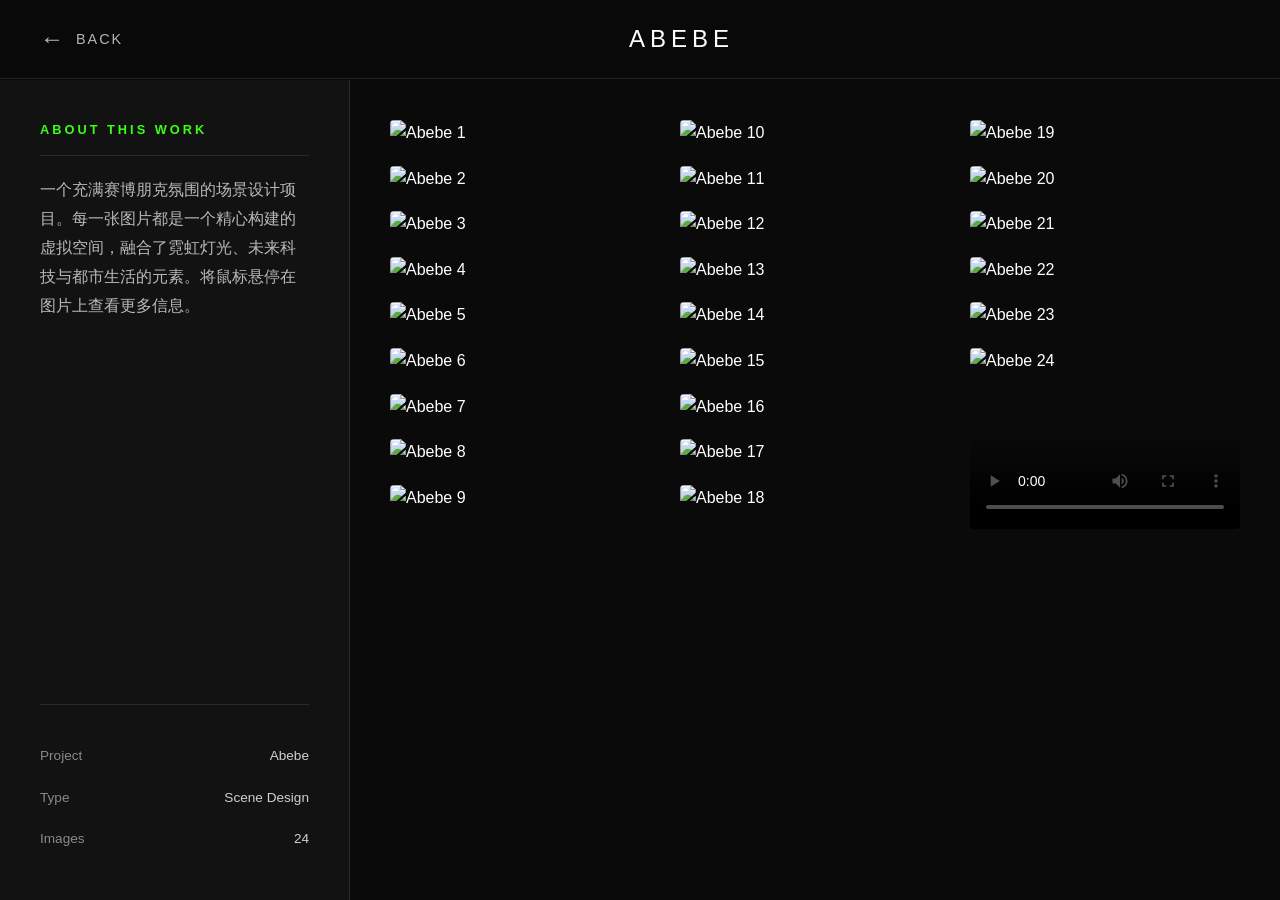
==== projects/abebe/index.html @ e89a1421 "Redesign portfolio with dark theme and dynamic effects Major design overhaul: - Black background wit" ====
<!DOCTYPE html>
<html lang="zh-CN">
<head>
    <meta charset="UTF-8">
    <meta name="viewport" content="width=device-width, initial-scale=1.0">
    <title>Abebe | Portfolio</title>
    <link rel="stylesheet" href="../../css/style.css">
</head>
<body>
    <!-- 水滴动画容器 -->
    <div class="ripple-container"></div>

    <!-- 顶部导航 -->
    <header class="project-header">
        <a href="../../index.html" class="back-link">
            <span>&larr;</span> Back
        </a>
        <h1 class="project-page-title">Abebe</h1>
        <div></div>
    </header>

    <!-- 主内容区 -->
    <div class="project-layout">
        <!-- 左侧固定侧边栏 -->
        <aside class="project-sidebar">
            <div class="sidebar-content">
                <h3 class="sidebar-title">About This Work</h3>
                <p class="sidebar-description">
                    一个充满赛博朋克氛围的场景设计项目。每一张图片都是一个精心构建的虚拟空间，融合了霓虹灯光、未来科技与都市生活的元素。将鼠标悬停在图片上查看更多信息。
                </p>
            </div>
            <div class="sidebar-meta">
                <div class="meta-item">
                    <span>Project</span>
                    <span>Abebe</span>
                </div>
                <div class="meta-item">
                    <span>Type</span>
                    <span>Scene Design</span>
                </div>
                <div class="meta-item">
                    <span>Images</span>
                    <span>24</span>
                </div>
            </div>
        </aside>

        <!-- 瀑布流图片区域 -->
        <main class="masonry-container">
            <div class="masonry-grid">
                <!-- 图片1-24 -->
                <div class="masonry-item" data-description="赛博朋克风格的室内场景，霓虹灯光映照在金属表面上。">
                    <img src="assets/images/Abebe (1).png" alt="Abebe 1">
                    <span class="item-number">#01</span>
                </div>
                <div class="masonry-item" data-description="充满科技感的走廊空间，光影交错营造出神秘氛围。">
                    <img src="assets/images/Abebe (2).png" alt="Abebe 2">
                    <span class="item-number">#02</span>
                </div>
                <div class="masonry-item" data-description="复古与未来交融的房间设计，细节丰富。">
                    <img src="assets/images/Abebe (3).png" alt="Abebe 3">
                    <span class="item-number">#03</span>
                </div>
                <div class="masonry-item" data-description="霓虹招牌与城市夜景的完美结合。">
                    <img src="assets/images/Abebe (4).png" alt="Abebe 4">
                    <span class="item-number">#04</span>
                </div>
                <div class="masonry-item" data-description="工业风格的场景设计，金属质感突出。">
                    <img src="assets/images/Abebe (5).png" alt="Abebe 5">
                    <span class="item-number">#05</span>
                </div>
                <div class="masonry-item" data-description="充满生活气息的赛博朋克居住空间。">
                    <img src="assets/images/Abebe (6).png" alt="Abebe 6">
                    <span class="item-number">#06</span>
                </div>
                <div class="masonry-item" data-description="高科技设备与怀旧元素的对比。">
                    <img src="assets/images/Abebe (7).png" alt="Abebe 7">
                    <span class="item-number">#07</span>
                </div>
                <div class="masonry-item" data-description="光线穿透烟雾，营造出电影般的视觉效果。">
                    <img src="assets/images/Abebe (8).png" alt="Abebe 8">
                    <span class="item-number">#08</span>
                </div>
                <div class="masonry-item" data-description="精心布置的场景道具，每一处都有故事。">
                    <img src="assets/images/Abebe (9).png" alt="Abebe 9">
                    <span class="item-number">#09</span>
                </div>
                <div class="masonry-item" data-description="色彩饱和的视觉冲击，赛博美学的极致表达。">
                    <img src="assets/images/Abebe (10).png" alt="Abebe 10">
                    <span class="item-number">#10</span>
                </div>
                <div class="masonry-item" data-description="层次丰富的空间构图，引导视线深入。">
                    <img src="assets/images/Abebe (11).png" alt="Abebe 11">
                    <span class="item-number">#11</span>
                </div>
                <div class="masonry-item" data-description="暗调场景中的亮点设计，戏剧性十足。">
                    <img src="assets/images/Abebe (12).png" alt="Abebe 12">
                    <span class="item-number">#12</span>
                </div>
                <div class="masonry-item" data-description="未来都市的一角，充满想象力的空间。">
                    <img src="assets/images/Abebe (13).png" alt="Abebe 13">
                    <span class="item-number">#13</span>
                </div>
                <div class="masonry-item" data-description="细腻的光影处理，展现材质质感。">
                    <img src="assets/images/Abebe (14).png" alt="Abebe 14">
                    <span class="item-number">#14</span>
                </div>
                <div class="masonry-item" data-description="独特的视角选择，创造视觉张力。">
                    <img src="assets/images/Abebe (15).png" alt="Abebe 15">
                    <span class="item-number">#15</span>
                </div>
                <div class="masonry-item" data-description="氛围感满分的夜间场景。">
                    <img src="assets/images/Abebe (16).png" alt="Abebe 16">
                    <span class="item-number">#16</span>
                </div>
                <div class="masonry-item" data-description="复杂的场景元素和谐共存。">
                    <img src="assets/images/Abebe (17).png" alt="Abebe 17">
                    <span class="item-number">#17</span>
                </div>
                <div class="masonry-item" data-description="强烈的色彩对比，视觉冲击力十足。">
                    <img src="assets/images/Abebe (18).png" alt="Abebe 18">
                    <span class="item-number">#18</span>
                </div>
                <div class="masonry-item" data-description="精致的场景细节，展现创作功力。">
                    <img src="assets/images/Abebe (19).png" alt="Abebe 19">
                    <span class="item-number">#19</span>
                </div>
                <div class="masonry-item" data-description="光与影的艺术，空间的诗意表达。">
                    <img src="assets/images/Abebe (20).png" alt="Abebe 20">
                    <span class="item-number">#20</span>
                </div>
                <div class="masonry-item" data-description="沉浸式的视觉体验，仿佛身临其境。">
                    <img src="assets/images/Abebe (21).png" alt="Abebe 21">
                    <span class="item-number">#21</span>
                </div>
                <div class="masonry-item" data-description="独特的构图方式，打破常规视角。">
                    <img src="assets/images/Abebe (22).png" alt="Abebe 22">
                    <span class="item-number">#22</span>
                </div>
                <div class="masonry-item" data-description="温暖与冷酷并存的空间情绪。">
                    <img src="assets/images/Abebe (23).png" alt="Abebe 23">
                    <span class="item-number">#23</span>
                </div>
                <div class="masonry-item" data-description="项目的收尾之作，完美的视觉句点。">
                    <img src="assets/images/Abebe (24).png" alt="Abebe 24">
                    <span class="item-number">#24</span>
                </div>
                <!-- 视频 -->
                <div class="masonry-item" data-description="Abebe 项目的动态展示视频，完整呈现场景的动态效果。">
                    <video controls poster="assets/images/Abebe (1).png">
                        <source src="assets/video/Abebe (vedio).mp4" type="video/mp4">
                    </video>
                    <span class="item-number">VIDEO</span>
                </div>
            </div>
        </main>
    </div>

    <!-- 滚动进度条 -->
    <div class="scroll-progress"></div>

    <script src="../../js/main.js"></script>
</body>
</html>
---- css/style.css ----
/* ===== 全局变量 ===== */
:root {
    --bg-color: #0a0a0a;
    --text-color: #ffffff;
    --accent-color: #39ff14;
    --accent-glow: rgba(57, 255, 20, 0.5);
    --card-bg: rgba(20, 20, 20, 0.95);
    --border-color: rgba(255, 255, 255, 0.1);
}

/* ===== 基础样式 ===== */
* {
    margin: 0;
    padding: 0;
    box-sizing: border-box;
}

html {
    scroll-behavior: smooth;
}

body {
    font-family: 'Helvetica Neue', Arial, sans-serif;
    background-color: var(--bg-color);
    color: var(--text-color);
    line-height: 1.6;
    overflow-x: hidden;
    cursor: default;
}

a {
    color: var(--text-color);
    text-decoration: none;
}

/* ===== 水滴点击动画容器 ===== */
.ripple-container {
    position: fixed;
    top: 0;
    left: 0;
    width: 100%;
    height: 100%;
    pointer-events: none;
    z-index: 0;
    overflow: hidden;
}

.ripple {
    position: absolute;
    border-radius: 50%;
    background: radial-gradient(circle, var(--accent-color) 0%, transparent 70%);
    transform: translate(-50%, -50%) scale(0);
    animation: rippleEffect 1.5s ease-out forwards;
    pointer-events: none;
}

@keyframes rippleEffect {
    0% {
        transform: translate(-50%, -50%) scale(0);
        opacity: 0.8;
    }
    50% {
        opacity: 0.4;
    }
    100% {
        transform: translate(-50%, -50%) scale(4);
        opacity: 0;
    }
}

/* 水滴扩散的波纹 */
.ripple::before,
.ripple::after {
    content: '';
    position: absolute;
    top: 50%;
    left: 50%;
    width: 100%;
    height: 100%;
    border-radius: 50%;
    border: 2px solid var(--accent-color);
    transform: translate(-50%, -50%);
    animation: rippleRing 1.5s ease-out forwards;
}

.ripple::after {
    animation-delay: 0.2s;
}

@keyframes rippleRing {
    0% {
        transform: translate(-50%, -50%) scale(0.5);
        opacity: 1;
    }
    100% {
        transform: translate(-50%, -50%) scale(3);
        opacity: 0;
    }
}

/* ===== 主页头部 ===== */
.site-header {
    padding: 80px 40px;
    text-align: center;
    position: relative;
    z-index: 1;
}

.site-title {
    font-size: 4rem;
    font-weight: 100;
    letter-spacing: 20px;
    text-transform: uppercase;
    margin-bottom: 20px;
    background: linear-gradient(90deg, #fff, var(--accent-color), #fff);
    background-size: 200% auto;
    -webkit-background-clip: text;
    -webkit-text-fill-color: transparent;
    background-clip: text;
    animation: shimmerText 3s linear infinite;
}

@keyframes shimmerText {
    0% { background-position: -200% center; }
    100% { background-position: 200% center; }
}

.site-subtitle {
    font-size: 1rem;
    letter-spacing: 5px;
    color: rgba(255, 255, 255, 0.5);
    text-transform: uppercase;
}

/* ===== 项目列表 ===== */
.projects-list {
    position: relative;
    z-index: 1;
    padding: 0;
}

/* ===== 项目横条卡片 ===== */
.project-strip {
    position: relative;
    height: 300px;
    overflow: hidden;
    cursor: pointer;
    transition: all 0.5s cubic-bezier(0.4, 0, 0.2, 1);
}

.project-strip:hover {
    height: 350px;
}

/* 背景图片 */
.project-strip .strip-bg {
    position: absolute;
    top: 0;
    left: 0;
    width: 100%;
    height: 100%;
    background-size: cover;
    background-position: center;
    transition: transform 0.8s cubic-bezier(0.4, 0, 0.2, 1), filter 0.5s ease;
    filter: brightness(0.7) saturate(0.8);
}

.project-strip:hover .strip-bg {
    transform: scale(1.1);
    filter: brightness(0.9) saturate(1);
}

/* 标题 */
.strip-title {
    position: absolute;
    top: 50%;
    transform: translateY(-50%);
    font-size: 3rem;
    font-weight: 700;
    letter-spacing: 5px;
    text-transform: uppercase;
    z-index: 2;
    transition: all 0.5s cubic-bezier(0.4, 0, 0.2, 1);
    text-shadow: 0 0 30px rgba(0, 0, 0, 0.8);
}

/* 奇数项目 - 标题在左 */
.project-strip:nth-child(odd) .strip-title {
    left: 60px;
}

/* 偶数项目 - 标题在右 */
.project-strip:nth-child(even) .strip-title {
    right: 60px;
    text-align: right;
}

/* ===== 悬浮信息块 - 斜切+波点边缘 ===== */
.strip-info {
    position: absolute;
    top: 0;
    width: 50%;
    height: 100%;
    background: var(--card-bg);
    padding: 40px 50px;
    display: flex;
    flex-direction: column;
    justify-content: center;
    z-index: 3;
    transition: transform 0.6s cubic-bezier(0.4, 0, 0.2, 1);
}

/* 奇数项目 - 信息块从右侧滑入 */
.project-strip:nth-child(odd) .strip-info {
    right: 0;
    transform: translateX(100%);
    clip-path: polygon(80px 0, 100% 0, 100% 100%, 0 100%);
}

.project-strip:nth-child(odd):hover .strip-info {
    transform: translateX(0);
}

/* 偶数项目 - 信息块从左侧滑入 */
.project-strip:nth-child(even) .strip-info {
    left: 0;
    transform: translateX(-100%);
    clip-path: polygon(0 0, calc(100% - 80px) 0, 100% 100%, 0 100%);
}

.project-strip:nth-child(even):hover .strip-info {
    transform: translateX(0);
}

/* 波点边缘装饰 */
.strip-info::before {
    content: '';
    position: absolute;
    top: 0;
    width: 80px;
    height: 100%;
    background-image: radial-gradient(circle, var(--card-bg) 3px, transparent 3px);
    background-size: 12px 12px;
    z-index: -1;
}

.project-strip:nth-child(odd) .strip-info::before {
    left: -40px;
}

.project-strip:nth-child(even) .strip-info::before {
    right: -40px;
}

/* 信息块内容 */
.strip-info h3 {
    font-size: 1.8rem;
    margin-bottom: 15px;
    color: var(--accent-color);
    letter-spacing: 3px;
    text-transform: uppercase;
}

.strip-info p {
    font-size: 1rem;
    line-height: 1.8;
    color: rgba(255, 255, 255, 0.8);
    margin-bottom: 25px;
}

.strip-info .view-btn {
    display: inline-flex;
    align-items: center;
    gap: 10px;
    padding: 12px 30px;
    background: transparent;
    border: 1px solid var(--accent-color);
    color: var(--accent-color);
    font-size: 0.9rem;
    letter-spacing: 2px;
    text-transform: uppercase;
    transition: all 0.3s ease;
    cursor: pointer;
}

.strip-info .view-btn:hover {
    background: var(--accent-color);
    color: var(--bg-color);
    box-shadow: 0 0 30px var(--accent-glow);
}

.strip-info .view-btn::after {
    content: '→';
    transition: transform 0.3s ease;
}

.strip-info .view-btn:hover::after {
    transform: translateX(5px);
}

/* ===== 页脚 ===== */
.site-footer {
    padding: 60px 40px;
    text-align: center;
    border-top: 1px solid var(--border-color);
    position: relative;
    z-index: 1;
}

.site-footer p {
    color: rgba(255, 255, 255, 0.4);
    font-size: 0.85rem;
    letter-spacing: 2px;
}

/* ==========================================
   项目详情页样式
   ========================================== */

/* 详情页头部 */
.project-header {
    position: fixed;
    top: 0;
    left: 0;
    width: 100%;
    padding: 20px 40px;
    background: rgba(10, 10, 10, 0.95);
    backdrop-filter: blur(10px);
    z-index: 100;
    display: flex;
    justify-content: space-between;
    align-items: center;
    border-bottom: 1px solid var(--border-color);
}

.back-link {
    display: flex;
    align-items: center;
    gap: 10px;
    color: rgba(255, 255, 255, 0.7);
    font-size: 0.9rem;
    letter-spacing: 2px;
    text-transform: uppercase;
    transition: color 0.3s ease;
}

.back-link:hover {
    color: var(--accent-color);
}

.back-link span {
    font-size: 1.5rem;
}

.project-page-title {
    font-size: 1.5rem;
    font-weight: 300;
    letter-spacing: 5px;
    text-transform: uppercase;
}

/* ===== 主内容区布局 ===== */
.project-layout {
    display: flex;
    min-height: 100vh;
    padding-top: 80px;
}

/* 左侧固定侧边栏 */
.project-sidebar {
    position: fixed;
    left: 0;
    top: 80px;
    width: 350px;
    height: calc(100vh - 80px);
    background: var(--card-bg);
    padding: 40px;
    border-right: 1px solid var(--border-color);
    display: flex;
    flex-direction: column;
    z-index: 50;
    overflow-y: auto;
}

.sidebar-content {
    flex: 1;
}

.sidebar-title {
    font-size: 0.8rem;
    letter-spacing: 3px;
    text-transform: uppercase;
    color: var(--accent-color);
    margin-bottom: 20px;
    padding-bottom: 15px;
    border-bottom: 1px solid var(--border-color);
}

.sidebar-description {
    font-size: 1rem;
    line-height: 1.8;
    color: rgba(255, 255, 255, 0.7);
    transition: all 0.5s ease;
}

.sidebar-description.active {
    color: rgba(255, 255, 255, 1);
}

.sidebar-meta {
    margin-top: auto;
    padding-top: 30px;
    border-top: 1px solid var(--border-color);
}

.meta-item {
    display: flex;
    justify-content: space-between;
    padding: 10px 0;
    font-size: 0.85rem;
    color: rgba(255, 255, 255, 0.5);
}

.meta-item span:last-child {
    color: rgba(255, 255, 255, 0.8);
}

/* ===== 瀑布流图片区域 ===== */
.masonry-container {
    flex: 1;
    margin-left: 350px;
    padding: 40px;
}

.masonry-grid {
    column-count: 3;
    column-gap: 20px;
}

.masonry-item {
    break-inside: avoid;
    margin-bottom: 20px;
    position: relative;
    overflow: hidden;
    border-radius: 4px;
    cursor: pointer;
    transition: transform 0.3s ease;
}

.masonry-item:hover {
    transform: scale(1.02);
    z-index: 10;
}

.masonry-item img,
.masonry-item video {
    width: 100%;
    display: block;
    transition: filter 0.3s ease;
}

.masonry-item:hover img,
.masonry-item:hover video {
    filter: brightness(1.1);
}

/* 图片悬停边框效果 */
.masonry-item::before {
    content: '';
    position: absolute;
    top: 0;
    left: 0;
    width: 100%;
    height: 100%;
    border: 2px solid transparent;
    transition: border-color 0.3s ease;
    pointer-events: none;
    z-index: 1;
}

.masonry-item:hover::before {
    border-color: var(--accent-color);
}

/* 图片序号标签 */
.masonry-item .item-number {
    position: absolute;
    bottom: 10px;
    right: 10px;
    background: rgba(0, 0, 0, 0.7);
    color: var(--accent-color);
    padding: 5px 12px;
    font-size: 0.75rem;
    letter-spacing: 1px;
    opacity: 0;
    transform: translateY(10px);
    transition: all 0.3s ease;
}

.masonry-item:hover .item-number {
    opacity: 1;
    transform: translateY(0);
}

/* 当前激活的图片 */
.masonry-item.active::after {
    content: '';
    position: absolute;
    top: 0;
    left: 0;
    width: 100%;
    height: 100%;
    background: rgba(57, 255, 20, 0.1);
    pointer-events: none;
}

/* ===== 灯箱 ===== */
.lightbox {
    position: fixed;
    top: 0;
    left: 0;
    width: 100%;
    height: 100%;
    background: rgba(0, 0, 0, 0.95);
    display: none;
    justify-content: center;
    align-items: center;
    z-index: 1000;
    cursor: zoom-out;
}

.lightbox.active {
    display: flex;
}

.lightbox img,
.lightbox video {
    max-width: 90%;
    max-height: 90%;
    object-fit: contain;
}

.lightbox-close {
    position: absolute;
    top: 30px;
    right: 40px;
    font-size: 2rem;
    color: #fff;
    cursor: pointer;
    transition: color 0.3s ease;
}

.lightbox-close:hover {
    color: var(--accent-color);
}

/* ===== 滚动进度条 ===== */
.scroll-progress {
    position: fixed;
    top: 0;
    left: 0;
    height: 2px;
    background: var(--accent-color);
    z-index: 9999;
    box-shadow: 0 0 10px var(--accent-glow);
}

/* ===== 响应式设计 ===== */
@media (max-width: 1200px) {
    .masonry-grid {
        column-count: 2;
    }

    .project-sidebar {
        width: 300px;
    }

    .masonry-container {
        margin-left: 300px;
    }
}

@media (max-width: 992px) {
    .strip-title {
        font-size: 2rem;
    }

    .strip-info {
        width: 60%;
    }

    .project-sidebar {
        position: relative;
        width: 100%;
        height: auto;
        top: 0;
    }

    .masonry-container {
        margin-left: 0;
    }

    .project-layout {
        flex-direction: column;
    }
}

@media (max-width: 768px) {
    .site-title {
        font-size: 2rem;
        letter-spacing: 10px;
    }

    .project-strip {
        height: 200px;
    }

    .project-strip:hover {
        height: 250px;
    }

    .strip-title {
        font-size: 1.5rem;
    }

    .project-strip:nth-child(odd) .strip-title,
    .project-strip:nth-child(even) .strip-title {
        left: 20px;
        right: auto;
        text-align: left;
    }

    .strip-info {
        width: 80%;
        padding: 20px 30px;
    }

    .masonry-grid {
        column-count: 1;
    }

    .project-header {
        padding: 15px 20px;
    }

    .project-page-title {
        font-size: 1rem;
    }
}

/* ===== 加载动画 ===== */
.page-loader {
    position: fixed;
    top: 0;
    left: 0;
    width: 100%;
    height: 100%;
    background: var(--bg-color);
    display: flex;
    justify-content: center;
    align-items: center;
    z-index: 9999;
    transition: opacity 0.5s ease, visibility 0.5s ease;
}

.page-loader.hidden {
    opacity: 0;
    visibility: hidden;
}

.loader-ring {
    width: 60px;
    height: 60px;
    border: 2px solid transparent;
    border-top-color: var(--accent-color);
    border-radius: 50%;
    animation: spin 1s linear infinite;
}

@keyframes spin {
    to { transform: rotate(360deg); }
}

/* ===== 入场动画 ===== */
.fade-in {
    opacity: 0;
    transform: translateY(30px);
    animation: fadeInUp 0.8s ease forwards;
}

@keyframes fadeInUp {
    to {
        opacity: 1;
        transform: translateY(0);
    }
}

.project-strip {
    opacity: 0;
    animation: fadeInUp 0.8s ease forwards;
}

.project-strip:nth-child(1) { animation-delay: 0.1s; }
.project-strip:nth-child(2) { animation-delay: 0.2s; }
.project-strip:nth-child(3) { animation-delay: 0.3s; }
.project-strip:nth-child(4) { animation-delay: 0.4s; }
.project-strip:nth-child(5) { animation-delay: 0.5s; }
.project-strip:nth-child(6) { animation-delay: 0.6s; }
.project-strip:nth-child(7) { animation-delay: 0.7s; }
.project-strip:nth-child(8) { animation-delay: 0.8s; }
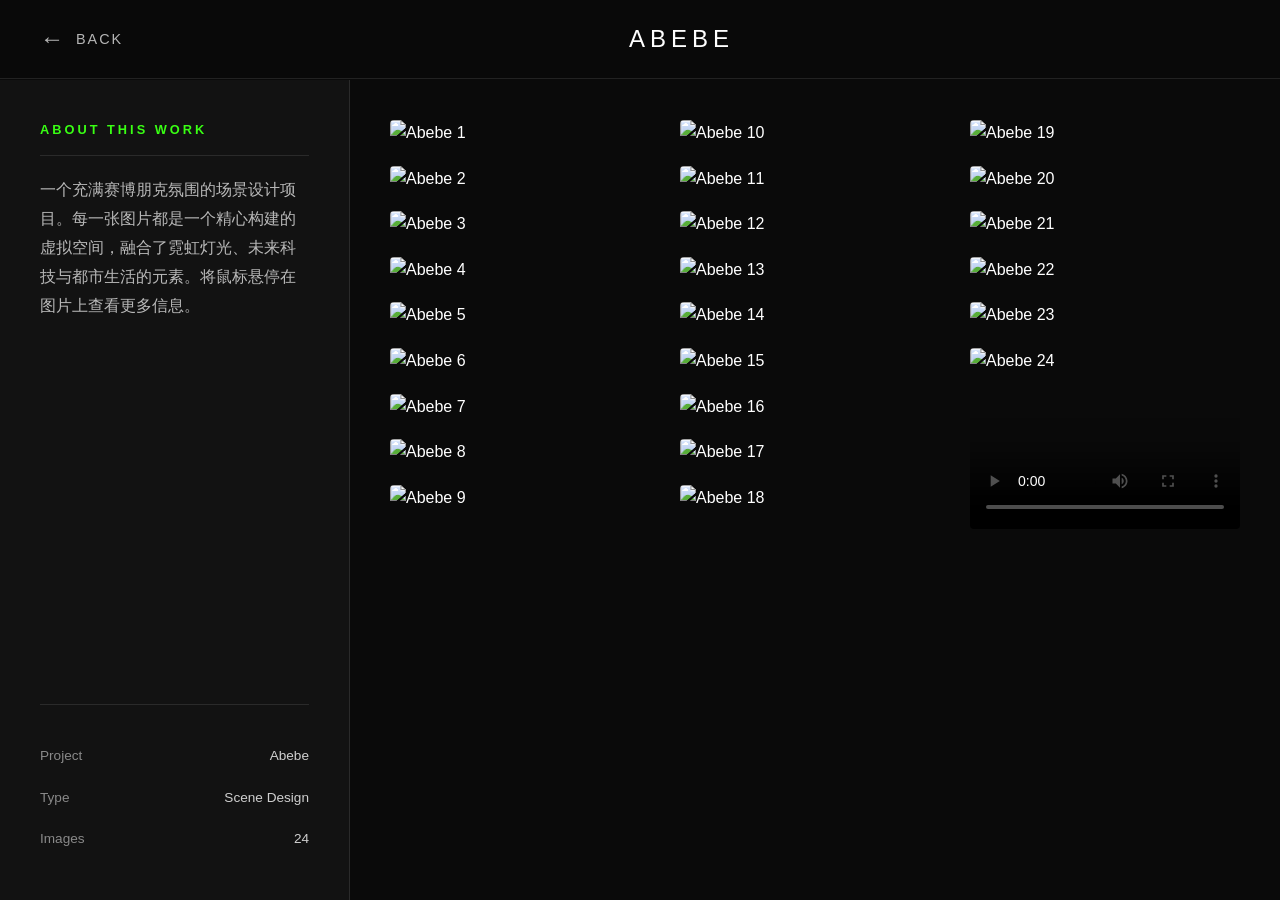
==== commit 122b6012: "Fix image paths - encode spaces as %20 in URLs File names with spaces need URL encoding for proper l" ====
--- a/projects/abebe/index.html
+++ b/projects/abebe/index.html
@@ -50,105 +50,105 @@
             <div class="masonry-grid">
                 <!-- 图片1-24 -->
                 <div class="masonry-item" data-description="赛博朋克风格的室内场景，霓虹灯光映照在金属表面上。">
-                    <img src="assets/images/Abebe (1).png" alt="Abebe 1">
+                    <img src="assets/images/Abebe%20(1).png" alt="Abebe 1">
                     <span class="item-number">#01</span>
                 </div>
                 <div class="masonry-item" data-description="充满科技感的走廊空间，光影交错营造出神秘氛围。">
-                    <img src="assets/images/Abebe (2).png" alt="Abebe 2">
+                    <img src="assets/images/Abebe%20(2).png" alt="Abebe 2">
                     <span class="item-number">#02</span>
                 </div>
                 <div class="masonry-item" data-description="复古与未来交融的房间设计，细节丰富。">
-                    <img src="assets/images/Abebe (3).png" alt="Abebe 3">
+                    <img src="assets/images/Abebe%20(3).png" alt="Abebe 3">
                     <span class="item-number">#03</span>
                 </div>
                 <div class="masonry-item" data-description="霓虹招牌与城市夜景的完美结合。">
-                    <img src="assets/images/Abebe (4).png" alt="Abebe 4">
+                    <img src="assets/images/Abebe%20(4).png" alt="Abebe 4">
                     <span class="item-number">#04</span>
                 </div>
                 <div class="masonry-item" data-description="工业风格的场景设计，金属质感突出。">
-                    <img src="assets/images/Abebe (5).png" alt="Abebe 5">
+                    <img src="assets/images/Abebe%20(5).png" alt="Abebe 5">
                     <span class="item-number">#05</span>
                 </div>
                 <div class="masonry-item" data-description="充满生活气息的赛博朋克居住空间。">
-                    <img src="assets/images/Abebe (6).png" alt="Abebe 6">
+                    <img src="assets/images/Abebe%20(6).png" alt="Abebe 6">
                     <span class="item-number">#06</span>
                 </div>
                 <div class="masonry-item" data-description="高科技设备与怀旧元素的对比。">
-                    <img src="assets/images/Abebe (7).png" alt="Abebe 7">
+                    <img src="assets/images/Abebe%20(7).png" alt="Abebe 7">
                     <span class="item-number">#07</span>
                 </div>
                 <div class="masonry-item" data-description="光线穿透烟雾，营造出电影般的视觉效果。">
-                    <img src="assets/images/Abebe (8).png" alt="Abebe 8">
+                    <img src="assets/images/Abebe%20(8).png" alt="Abebe 8">
                     <span class="item-number">#08</span>
                 </div>
                 <div class="masonry-item" data-description="精心布置的场景道具，每一处都有故事。">
-                    <img src="assets/images/Abebe (9).png" alt="Abebe 9">
+                    <img src="assets/images/Abebe%20(9).png" alt="Abebe 9">
                     <span class="item-number">#09</span>
                 </div>
                 <div class="masonry-item" data-description="色彩饱和的视觉冲击，赛博美学的极致表达。">
-                    <img src="assets/images/Abebe (10).png" alt="Abebe 10">
+                    <img src="assets/images/Abebe%20(10).png" alt="Abebe 10">
                     <span class="item-number">#10</span>
                 </div>
                 <div class="masonry-item" data-description="层次丰富的空间构图，引导视线深入。">
-                    <img src="assets/images/Abebe (11).png" alt="Abebe 11">
+                    <img src="assets/images/Abebe%20(11).png" alt="Abebe 11">
                     <span class="item-number">#11</span>
                 </div>
                 <div class="masonry-item" data-description="暗调场景中的亮点设计，戏剧性十足。">
-                    <img src="assets/images/Abebe (12).png" alt="Abebe 12">
+                    <img src="assets/images/Abebe%20(12).png" alt="Abebe 12">
                     <span class="item-number">#12</span>
                 </div>
                 <div class="masonry-item" data-description="未来都市的一角，充满想象力的空间。">
-                    <img src="assets/images/Abebe (13).png" alt="Abebe 13">
+                    <img src="assets/images/Abebe%20(13).png" alt="Abebe 13">
                     <span class="item-number">#13</span>
                 </div>
                 <div class="masonry-item" data-description="细腻的光影处理，展现材质质感。">
-                    <img src="assets/images/Abebe (14).png" alt="Abebe 14">
+                    <img src="assets/images/Abebe%20(14).png" alt="Abebe 14">
                     <span class="item-number">#14</span>
                 </div>
                 <div class="masonry-item" data-description="独特的视角选择，创造视觉张力。">
-                    <img src="assets/images/Abebe (15).png" alt="Abebe 15">
+                    <img src="assets/images/Abebe%20(15).png" alt="Abebe 15">
                     <span class="item-number">#15</span>
                 </div>
                 <div class="masonry-item" data-description="氛围感满分的夜间场景。">
-                    <img src="assets/images/Abebe (16).png" alt="Abebe 16">
+                    <img src="assets/images/Abebe%20(16).png" alt="Abebe 16">
                     <span class="item-number">#16</span>
                 </div>
                 <div class="masonry-item" data-description="复杂的场景元素和谐共存。">
-                    <img src="assets/images/Abebe (17).png" alt="Abebe 17">
+                    <img src="assets/images/Abebe%20(17).png" alt="Abebe 17">
                     <span class="item-number">#17</span>
                 </div>
                 <div class="masonry-item" data-description="强烈的色彩对比，视觉冲击力十足。">
-                    <img src="assets/images/Abebe (18).png" alt="Abebe 18">
+                    <img src="assets/images/Abebe%20(18).png" alt="Abebe 18">
                     <span class="item-number">#18</span>
                 </div>
                 <div class="masonry-item" data-description="精致的场景细节，展现创作功力。">
-                    <img src="assets/images/Abebe (19).png" alt="Abebe 19">
+                    <img src="assets/images/Abebe%20(19).png" alt="Abebe 19">
                     <span class="item-number">#19</span>
                 </div>
                 <div class="masonry-item" data-description="光与影的艺术，空间的诗意表达。">
-                    <img src="assets/images/Abebe (20).png" alt="Abebe 20">
+                    <img src="assets/images/Abebe%20(20).png" alt="Abebe 20">
                     <span class="item-number">#20</span>
                 </div>
                 <div class="masonry-item" data-description="沉浸式的视觉体验，仿佛身临其境。">
-                    <img src="assets/images/Abebe (21).png" alt="Abebe 21">
+                    <img src="assets/images/Abebe%20(21).png" alt="Abebe 21">
                     <span class="item-number">#21</span>
                 </div>
                 <div class="masonry-item" data-description="独特的构图方式，打破常规视角。">
-                    <img src="assets/images/Abebe (22).png" alt="Abebe 22">
+                    <img src="assets/images/Abebe%20(22).png" alt="Abebe 22">
                     <span class="item-number">#22</span>
                 </div>
                 <div class="masonry-item" data-description="温暖与冷酷并存的空间情绪。">
-                    <img src="assets/images/Abebe (23).png" alt="Abebe 23">
+                    <img src="assets/images/Abebe%20(23).png" alt="Abebe 23">
                     <span class="item-number">#23</span>
                 </div>
                 <div class="masonry-item" data-description="项目的收尾之作，完美的视觉句点。">
-                    <img src="assets/images/Abebe (24).png" alt="Abebe 24">
+                    <img src="assets/images/Abebe%20(24).png" alt="Abebe 24">
                     <span class="item-number">#24</span>
                 </div>
                 <!-- 视频 -->
                 <div class="masonry-item" data-description="Abebe 项目的动态展示视频，完整呈现场景的动态效果。">
-                    <video controls poster="assets/images/Abebe (1).png">
-                        <source src="assets/video/Abebe (vedio).mp4" type="video/mp4">
+                    <video controls poster="assets/images/Abebe%20(1).png">
+                        <source src="assets/video/Abebe%20(vedio).mp4" type="video/mp4">
                     </video>
                     <span class="item-number">VIDEO</span>
                 </div>
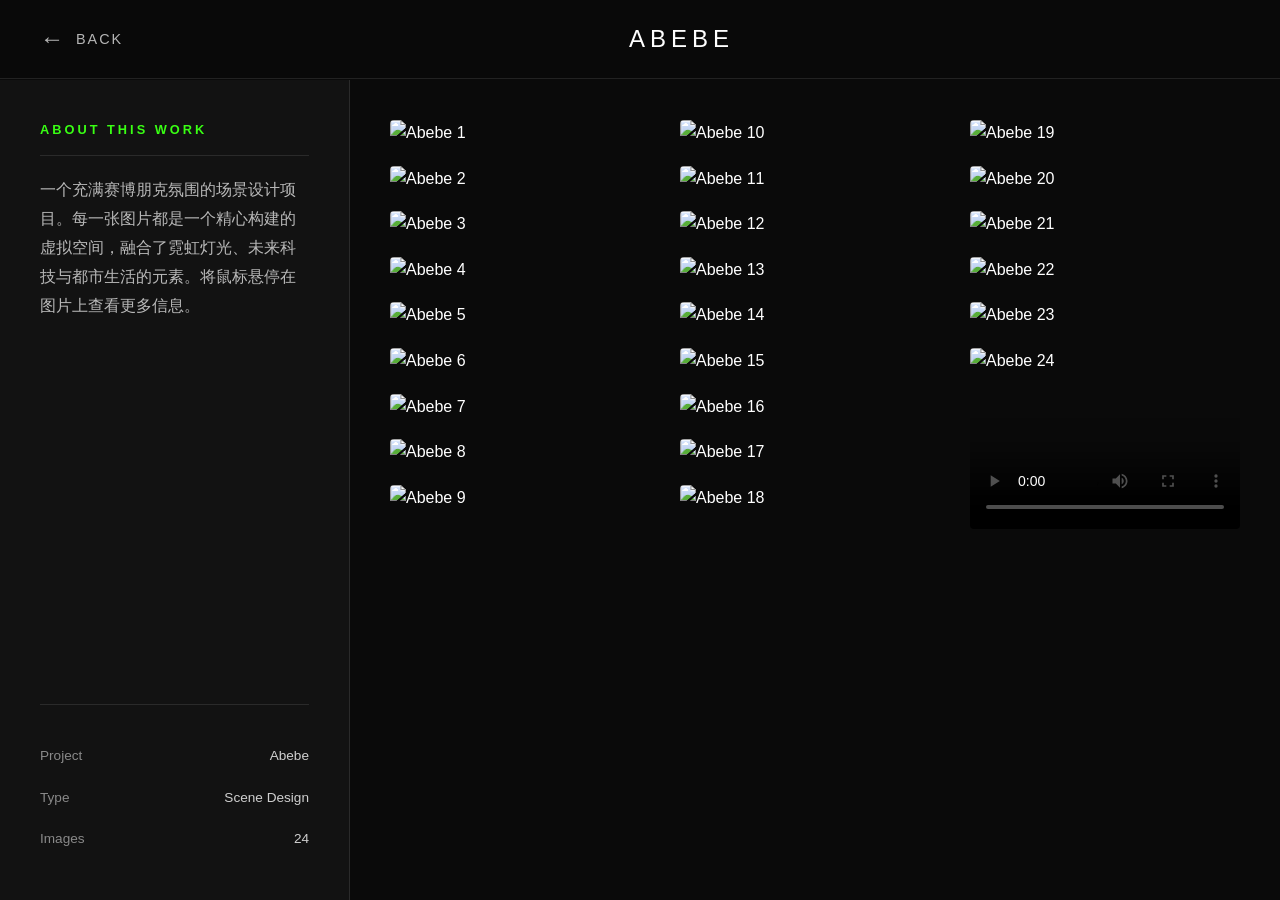
==== commit e38ddb2a: "Update image paths to new naming format (no spaces) Changed file naming convention: - Abebe (1).png " ====
--- a/projects/abebe/index.html
+++ b/projects/abebe/index.html
@@ -50,105 +50,105 @@
             <div class="masonry-grid">
                 <!-- 图片1-24 -->
                 <div class="masonry-item" data-description="赛博朋克风格的室内场景，霓虹灯光映照在金属表面上。">
-                    <img src="assets/images/Abebe%20(1).png" alt="Abebe 1">
+                    <img src="assets/images/Abebe1.png" alt="Abebe 1">
                     <span class="item-number">#01</span>
                 </div>
                 <div class="masonry-item" data-description="充满科技感的走廊空间，光影交错营造出神秘氛围。">
-                    <img src="assets/images/Abebe%20(2).png" alt="Abebe 2">
+                    <img src="assets/images/Abebe2.png" alt="Abebe 2">
                     <span class="item-number">#02</span>
                 </div>
                 <div class="masonry-item" data-description="复古与未来交融的房间设计，细节丰富。">
-                    <img src="assets/images/Abebe%20(3).png" alt="Abebe 3">
+                    <img src="assets/images/Abebe3.png" alt="Abebe 3">
                     <span class="item-number">#03</span>
                 </div>
                 <div class="masonry-item" data-description="霓虹招牌与城市夜景的完美结合。">
-                    <img src="assets/images/Abebe%20(4).png" alt="Abebe 4">
+                    <img src="assets/images/Abebe4.png" alt="Abebe 4">
                     <span class="item-number">#04</span>
                 </div>
                 <div class="masonry-item" data-description="工业风格的场景设计，金属质感突出。">
-                    <img src="assets/images/Abebe%20(5).png" alt="Abebe 5">
+                    <img src="assets/images/Abebe5.png" alt="Abebe 5">
                     <span class="item-number">#05</span>
                 </div>
                 <div class="masonry-item" data-description="充满生活气息的赛博朋克居住空间。">
-                    <img src="assets/images/Abebe%20(6).png" alt="Abebe 6">
+                    <img src="assets/images/Abebe6.png" alt="Abebe 6">
                     <span class="item-number">#06</span>
                 </div>
                 <div class="masonry-item" data-description="高科技设备与怀旧元素的对比。">
-                    <img src="assets/images/Abebe%20(7).png" alt="Abebe 7">
+                    <img src="assets/images/Abebe7.png" alt="Abebe 7">
                     <span class="item-number">#07</span>
                 </div>
                 <div class="masonry-item" data-description="光线穿透烟雾，营造出电影般的视觉效果。">
-                    <img src="assets/images/Abebe%20(8).png" alt="Abebe 8">
+                    <img src="assets/images/Abebe8.png" alt="Abebe 8">
                     <span class="item-number">#08</span>
                 </div>
                 <div class="masonry-item" data-description="精心布置的场景道具，每一处都有故事。">
-                    <img src="assets/images/Abebe%20(9).png" alt="Abebe 9">
+                    <img src="assets/images/Abebe9.png" alt="Abebe 9">
                     <span class="item-number">#09</span>
                 </div>
                 <div class="masonry-item" data-description="色彩饱和的视觉冲击，赛博美学的极致表达。">
-                    <img src="assets/images/Abebe%20(10).png" alt="Abebe 10">
+                    <img src="assets/images/Abebe10.png" alt="Abebe 10">
                     <span class="item-number">#10</span>
                 </div>
                 <div class="masonry-item" data-description="层次丰富的空间构图，引导视线深入。">
-                    <img src="assets/images/Abebe%20(11).png" alt="Abebe 11">
+                    <img src="assets/images/Abebe11.png" alt="Abebe 11">
                     <span class="item-number">#11</span>
                 </div>
                 <div class="masonry-item" data-description="暗调场景中的亮点设计，戏剧性十足。">
-                    <img src="assets/images/Abebe%20(12).png" alt="Abebe 12">
+                    <img src="assets/images/Abebe12.png" alt="Abebe 12">
                     <span class="item-number">#12</span>
                 </div>
                 <div class="masonry-item" data-description="未来都市的一角，充满想象力的空间。">
-                    <img src="assets/images/Abebe%20(13).png" alt="Abebe 13">
+                    <img src="assets/images/Abebe13.png" alt="Abebe 13">
                     <span class="item-number">#13</span>
                 </div>
                 <div class="masonry-item" data-description="细腻的光影处理，展现材质质感。">
-                    <img src="assets/images/Abebe%20(14).png" alt="Abebe 14">
+                    <img src="assets/images/Abebe14.png" alt="Abebe 14">
                     <span class="item-number">#14</span>
                 </div>
                 <div class="masonry-item" data-description="独特的视角选择，创造视觉张力。">
-                    <img src="assets/images/Abebe%20(15).png" alt="Abebe 15">
+                    <img src="assets/images/Abebe15.png" alt="Abebe 15">
                     <span class="item-number">#15</span>
                 </div>
                 <div class="masonry-item" data-description="氛围感满分的夜间场景。">
-                    <img src="assets/images/Abebe%20(16).png" alt="Abebe 16">
+                    <img src="assets/images/Abebe16.png" alt="Abebe 16">
                     <span class="item-number">#16</span>
                 </div>
                 <div class="masonry-item" data-description="复杂的场景元素和谐共存。">
-                    <img src="assets/images/Abebe%20(17).png" alt="Abebe 17">
+                    <img src="assets/images/Abebe17.png" alt="Abebe 17">
                     <span class="item-number">#17</span>
                 </div>
                 <div class="masonry-item" data-description="强烈的色彩对比，视觉冲击力十足。">
-                    <img src="assets/images/Abebe%20(18).png" alt="Abebe 18">
+                    <img src="assets/images/Abebe18.png" alt="Abebe 18">
                     <span class="item-number">#18</span>
                 </div>
                 <div class="masonry-item" data-description="精致的场景细节，展现创作功力。">
-                    <img src="assets/images/Abebe%20(19).png" alt="Abebe 19">
+                    <img src="assets/images/Abebe19.png" alt="Abebe 19">
                     <span class="item-number">#19</span>
                 </div>
                 <div class="masonry-item" data-description="光与影的艺术，空间的诗意表达。">
-                    <img src="assets/images/Abebe%20(20).png" alt="Abebe 20">
+                    <img src="assets/images/Abebe20.png" alt="Abebe 20">
                     <span class="item-number">#20</span>
                 </div>
                 <div class="masonry-item" data-description="沉浸式的视觉体验，仿佛身临其境。">
-                    <img src="assets/images/Abebe%20(21).png" alt="Abebe 21">
+                    <img src="assets/images/Abebe21.png" alt="Abebe 21">
                     <span class="item-number">#21</span>
                 </div>
                 <div class="masonry-item" data-description="独特的构图方式，打破常规视角。">
-                    <img src="assets/images/Abebe%20(22).png" alt="Abebe 22">
+                    <img src="assets/images/Abebe22.png" alt="Abebe 22">
                     <span class="item-number">#22</span>
                 </div>
                 <div class="masonry-item" data-description="温暖与冷酷并存的空间情绪。">
-                    <img src="assets/images/Abebe%20(23).png" alt="Abebe 23">
+                    <img src="assets/images/Abebe23.png" alt="Abebe 23">
                     <span class="item-number">#23</span>
                 </div>
                 <div class="masonry-item" data-description="项目的收尾之作，完美的视觉句点。">
-                    <img src="assets/images/Abebe%20(24).png" alt="Abebe 24">
+                    <img src="assets/images/Abebe24.png" alt="Abebe 24">
                     <span class="item-number">#24</span>
                 </div>
                 <!-- 视频 -->
                 <div class="masonry-item" data-description="Abebe 项目的动态展示视频，完整呈现场景的动态效果。">
-                    <video controls poster="assets/images/Abebe%20(1).png">
-                        <source src="assets/video/Abebe%20(vedio).mp4" type="video/mp4">
+                    <video controls poster="assets/images/Abebe1.png">
+                        <source src="assets/video/Abebe_Vedio_01.mp4" type="video/mp4">
                     </video>
                     <span class="item-number">VIDEO</span>
                 </div>
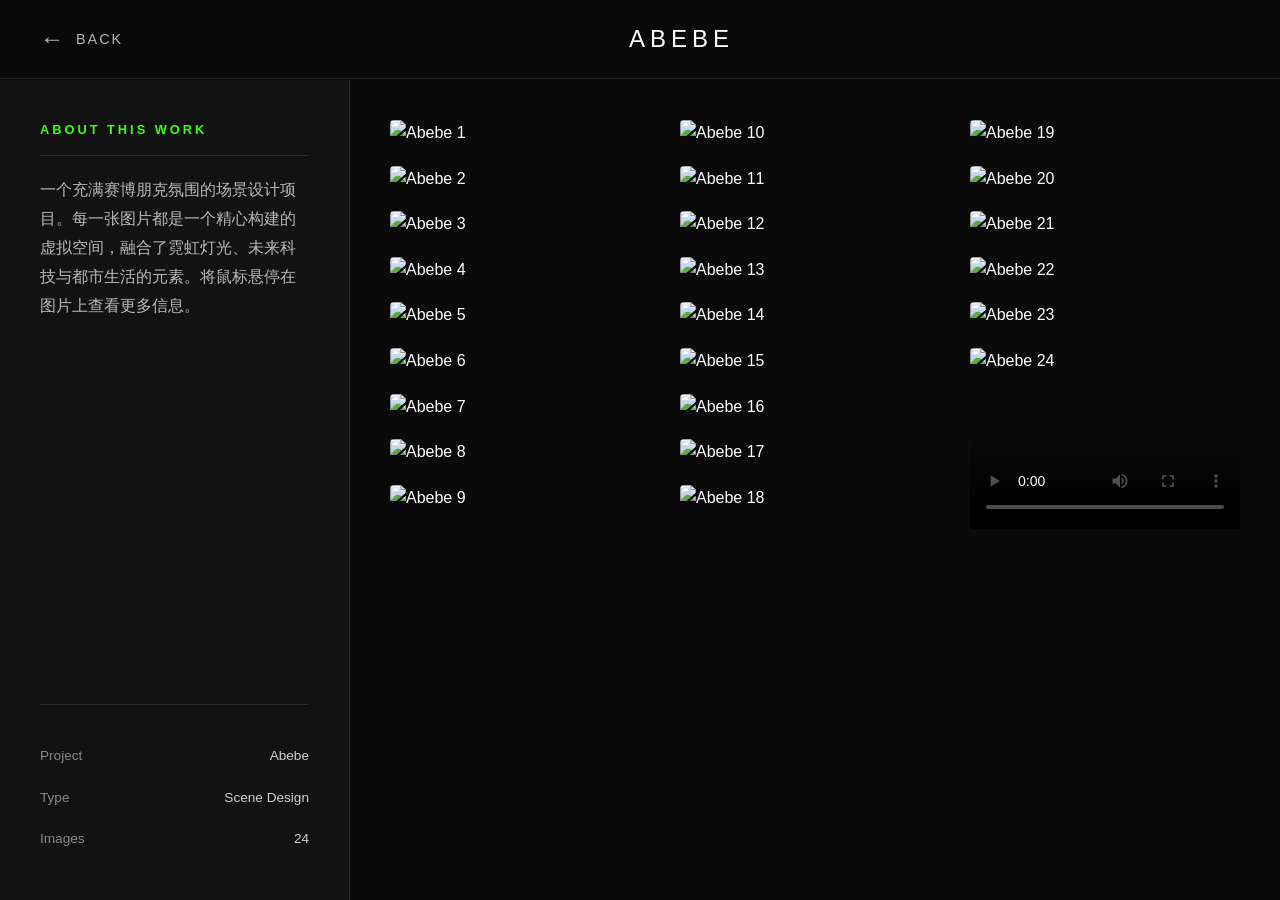
==== commit 6ae3f761: "Revert to original filename format with spaces Using original format: "Abebe (1).png" instead of "Ab" ====
--- a/projects/abebe/index.html
+++ b/projects/abebe/index.html
@@ -50,105 +50,105 @@
             <div class="masonry-grid">
                 <!-- 图片1-24 -->
                 <div class="masonry-item" data-description="赛博朋克风格的室内场景，霓虹灯光映照在金属表面上。">
-                    <img src="assets/images/Abebe1.png" alt="Abebe 1">
+                    <img src="assets/images/Abebe (1).png" alt="Abebe 1">
                     <span class="item-number">#01</span>
                 </div>
                 <div class="masonry-item" data-description="充满科技感的走廊空间，光影交错营造出神秘氛围。">
-                    <img src="assets/images/Abebe2.png" alt="Abebe 2">
+                    <img src="assets/images/Abebe (2).png" alt="Abebe 2">
                     <span class="item-number">#02</span>
                 </div>
                 <div class="masonry-item" data-description="复古与未来交融的房间设计，细节丰富。">
-                    <img src="assets/images/Abebe3.png" alt="Abebe 3">
+                    <img src="assets/images/Abebe (3).png" alt="Abebe 3">
                     <span class="item-number">#03</span>
                 </div>
                 <div class="masonry-item" data-description="霓虹招牌与城市夜景的完美结合。">
-                    <img src="assets/images/Abebe4.png" alt="Abebe 4">
+                    <img src="assets/images/Abebe (4).png" alt="Abebe 4">
                     <span class="item-number">#04</span>
                 </div>
                 <div class="masonry-item" data-description="工业风格的场景设计，金属质感突出。">
-                    <img src="assets/images/Abebe5.png" alt="Abebe 5">
+                    <img src="assets/images/Abebe (5).png" alt="Abebe 5">
                     <span class="item-number">#05</span>
                 </div>
                 <div class="masonry-item" data-description="充满生活气息的赛博朋克居住空间。">
-                    <img src="assets/images/Abebe6.png" alt="Abebe 6">
+                    <img src="assets/images/Abebe (6).png" alt="Abebe 6">
                     <span class="item-number">#06</span>
                 </div>
                 <div class="masonry-item" data-description="高科技设备与怀旧元素的对比。">
-                    <img src="assets/images/Abebe7.png" alt="Abebe 7">
+                    <img src="assets/images/Abebe (7).png" alt="Abebe 7">
                     <span class="item-number">#07</span>
                 </div>
                 <div class="masonry-item" data-description="光线穿透烟雾，营造出电影般的视觉效果。">
-                    <img src="assets/images/Abebe8.png" alt="Abebe 8">
+                    <img src="assets/images/Abebe (8).png" alt="Abebe 8">
                     <span class="item-number">#08</span>
                 </div>
                 <div class="masonry-item" data-description="精心布置的场景道具，每一处都有故事。">
-                    <img src="assets/images/Abebe9.png" alt="Abebe 9">
+                    <img src="assets/images/Abebe (9).png" alt="Abebe 9">
                     <span class="item-number">#09</span>
                 </div>
                 <div class="masonry-item" data-description="色彩饱和的视觉冲击，赛博美学的极致表达。">
-                    <img src="assets/images/Abebe10.png" alt="Abebe 10">
+                    <img src="assets/images/Abebe (10).png" alt="Abebe 10">
                     <span class="item-number">#10</span>
                 </div>
                 <div class="masonry-item" data-description="层次丰富的空间构图，引导视线深入。">
-                    <img src="assets/images/Abebe11.png" alt="Abebe 11">
+                    <img src="assets/images/Abebe (11).png" alt="Abebe 11">
                     <span class="item-number">#11</span>
                 </div>
                 <div class="masonry-item" data-description="暗调场景中的亮点设计，戏剧性十足。">
-                    <img src="assets/images/Abebe12.png" alt="Abebe 12">
+                    <img src="assets/images/Abebe (12).png" alt="Abebe 12">
                     <span class="item-number">#12</span>
                 </div>
                 <div class="masonry-item" data-description="未来都市的一角，充满想象力的空间。">
-                    <img src="assets/images/Abebe13.png" alt="Abebe 13">
+                    <img src="assets/images/Abebe (13).png" alt="Abebe 13">
                     <span class="item-number">#13</span>
                 </div>
                 <div class="masonry-item" data-description="细腻的光影处理，展现材质质感。">
-                    <img src="assets/images/Abebe14.png" alt="Abebe 14">
+                    <img src="assets/images/Abebe (14).png" alt="Abebe 14">
                     <span class="item-number">#14</span>
                 </div>
                 <div class="masonry-item" data-description="独特的视角选择，创造视觉张力。">
-                    <img src="assets/images/Abebe15.png" alt="Abebe 15">
+                    <img src="assets/images/Abebe (15).png" alt="Abebe 15">
                     <span class="item-number">#15</span>
                 </div>
                 <div class="masonry-item" data-description="氛围感满分的夜间场景。">
-                    <img src="assets/images/Abebe16.png" alt="Abebe 16">
+                    <img src="assets/images/Abebe (16).png" alt="Abebe 16">
                     <span class="item-number">#16</span>
                 </div>
                 <div class="masonry-item" data-description="复杂的场景元素和谐共存。">
-                    <img src="assets/images/Abebe17.png" alt="Abebe 17">
+                    <img src="assets/images/Abebe (17).png" alt="Abebe 17">
                     <span class="item-number">#17</span>
                 </div>
                 <div class="masonry-item" data-description="强烈的色彩对比，视觉冲击力十足。">
-                    <img src="assets/images/Abebe18.png" alt="Abebe 18">
+                    <img src="assets/images/Abebe (18).png" alt="Abebe 18">
                     <span class="item-number">#18</span>
                 </div>
                 <div class="masonry-item" data-description="精致的场景细节，展现创作功力。">
-                    <img src="assets/images/Abebe19.png" alt="Abebe 19">
+                    <img src="assets/images/Abebe (19).png" alt="Abebe 19">
                     <span class="item-number">#19</span>
                 </div>
                 <div class="masonry-item" data-description="光与影的艺术，空间的诗意表达。">
-                    <img src="assets/images/Abebe20.png" alt="Abebe 20">
+                    <img src="assets/images/Abebe (20).png" alt="Abebe 20">
                     <span class="item-number">#20</span>
                 </div>
                 <div class="masonry-item" data-description="沉浸式的视觉体验，仿佛身临其境。">
-                    <img src="assets/images/Abebe21.png" alt="Abebe 21">
+                    <img src="assets/images/Abebe (21).png" alt="Abebe 21">
                     <span class="item-number">#21</span>
                 </div>
                 <div class="masonry-item" data-description="独特的构图方式，打破常规视角。">
-                    <img src="assets/images/Abebe22.png" alt="Abebe 22">
+                    <img src="assets/images/Abebe (22).png" alt="Abebe 22">
                     <span class="item-number">#22</span>
                 </div>
                 <div class="masonry-item" data-description="温暖与冷酷并存的空间情绪。">
-                    <img src="assets/images/Abebe23.png" alt="Abebe 23">
+                    <img src="assets/images/Abebe (23).png" alt="Abebe 23">
                     <span class="item-number">#23</span>
                 </div>
                 <div class="masonry-item" data-description="项目的收尾之作，完美的视觉句点。">
-                    <img src="assets/images/Abebe24.png" alt="Abebe 24">
+                    <img src="assets/images/Abebe (24).png" alt="Abebe 24">
                     <span class="item-number">#24</span>
                 </div>
                 <!-- 视频 -->
                 <div class="masonry-item" data-description="Abebe 项目的动态展示视频，完整呈现场景的动态效果。">
-                    <video controls poster="assets/images/Abebe1.png">
-                        <source src="assets/video/Abebe_Vedio_01.mp4" type="video/mp4">
+                    <video controls poster="assets/images/Abebe (1).png">
+                        <source src="assets/video/Abebe (vedio).mp4" type="video/mp4">
                     </video>
                     <span class="item-number">VIDEO</span>
                 </div>
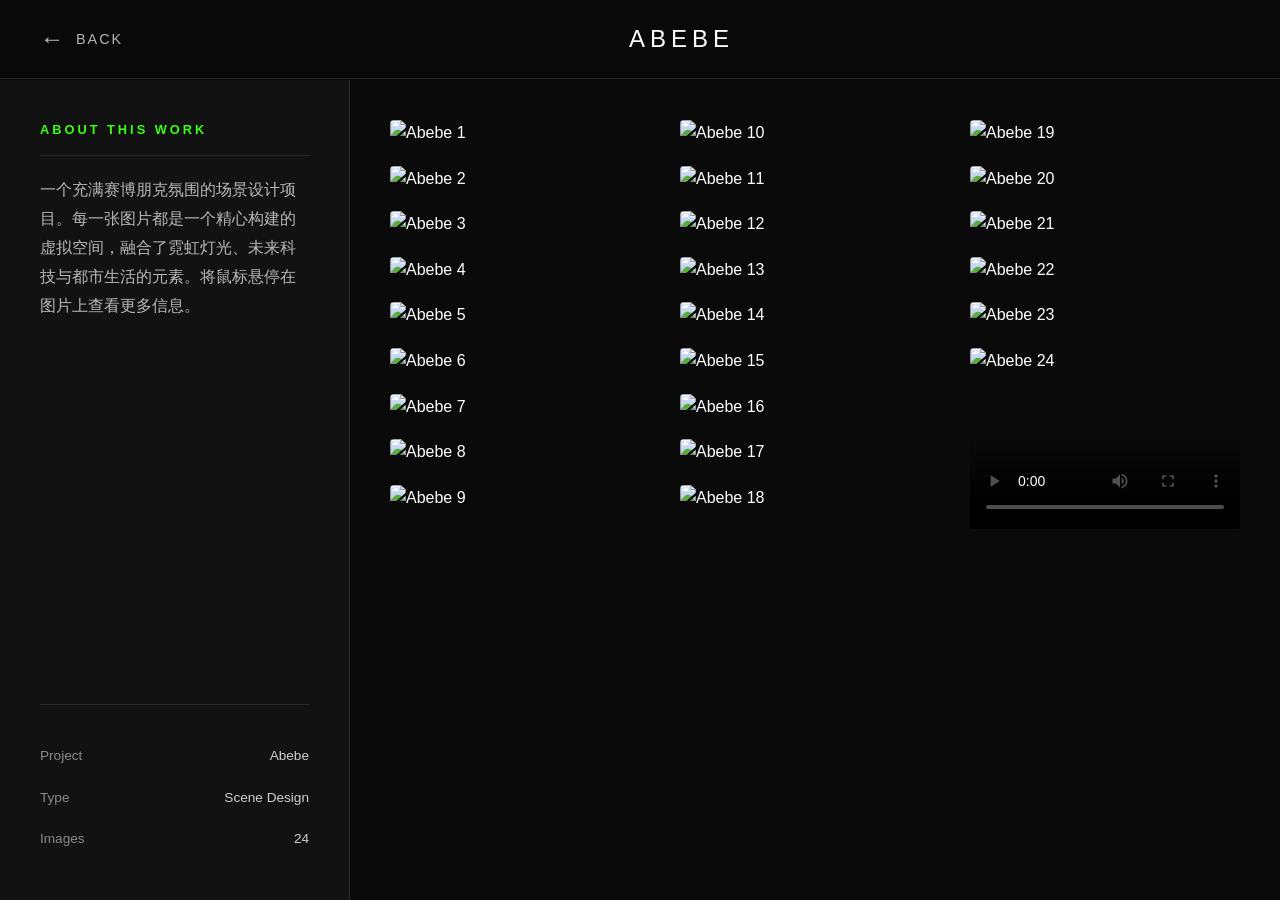
==== commit f09abdf3: "Fix image paths - images are in project folder directly Images are stored directly in project folder" ====
--- a/projects/abebe/index.html
+++ b/projects/abebe/index.html
@@ -50,105 +50,105 @@
             <div class="masonry-grid">
                 <!-- 图片1-24 -->
                 <div class="masonry-item" data-description="赛博朋克风格的室内场景，霓虹灯光映照在金属表面上。">
-                    <img src="assets/images/Abebe (1).png" alt="Abebe 1">
+                    <img src="Abebe (1).png" alt="Abebe 1">
                     <span class="item-number">#01</span>
                 </div>
                 <div class="masonry-item" data-description="充满科技感的走廊空间，光影交错营造出神秘氛围。">
-                    <img src="assets/images/Abebe (2).png" alt="Abebe 2">
+                    <img src="Abebe (2).png" alt="Abebe 2">
                     <span class="item-number">#02</span>
                 </div>
                 <div class="masonry-item" data-description="复古与未来交融的房间设计，细节丰富。">
-                    <img src="assets/images/Abebe (3).png" alt="Abebe 3">
+                    <img src="Abebe (3).png" alt="Abebe 3">
                     <span class="item-number">#03</span>
                 </div>
                 <div class="masonry-item" data-description="霓虹招牌与城市夜景的完美结合。">
-                    <img src="assets/images/Abebe (4).png" alt="Abebe 4">
+                    <img src="Abebe (4).png" alt="Abebe 4">
                     <span class="item-number">#04</span>
                 </div>
                 <div class="masonry-item" data-description="工业风格的场景设计，金属质感突出。">
-                    <img src="assets/images/Abebe (5).png" alt="Abebe 5">
+                    <img src="Abebe (5).png" alt="Abebe 5">
                     <span class="item-number">#05</span>
                 </div>
                 <div class="masonry-item" data-description="充满生活气息的赛博朋克居住空间。">
-                    <img src="assets/images/Abebe (6).png" alt="Abebe 6">
+                    <img src="Abebe (6).png" alt="Abebe 6">
                     <span class="item-number">#06</span>
                 </div>
                 <div class="masonry-item" data-description="高科技设备与怀旧元素的对比。">
-                    <img src="assets/images/Abebe (7).png" alt="Abebe 7">
+                    <img src="Abebe (7).png" alt="Abebe 7">
                     <span class="item-number">#07</span>
                 </div>
                 <div class="masonry-item" data-description="光线穿透烟雾，营造出电影般的视觉效果。">
-                    <img src="assets/images/Abebe (8).png" alt="Abebe 8">
+                    <img src="Abebe (8).png" alt="Abebe 8">
                     <span class="item-number">#08</span>
                 </div>
                 <div class="masonry-item" data-description="精心布置的场景道具，每一处都有故事。">
-                    <img src="assets/images/Abebe (9).png" alt="Abebe 9">
+                    <img src="Abebe (9).png" alt="Abebe 9">
                     <span class="item-number">#09</span>
                 </div>
                 <div class="masonry-item" data-description="色彩饱和的视觉冲击，赛博美学的极致表达。">
-                    <img src="assets/images/Abebe (10).png" alt="Abebe 10">
+                    <img src="Abebe (10).png" alt="Abebe 10">
                     <span class="item-number">#10</span>
                 </div>
                 <div class="masonry-item" data-description="层次丰富的空间构图，引导视线深入。">
-                    <img src="assets/images/Abebe (11).png" alt="Abebe 11">
+                    <img src="Abebe (11).png" alt="Abebe 11">
                     <span class="item-number">#11</span>
                 </div>
                 <div class="masonry-item" data-description="暗调场景中的亮点设计，戏剧性十足。">
-                    <img src="assets/images/Abebe (12).png" alt="Abebe 12">
+                    <img src="Abebe (12).png" alt="Abebe 12">
                     <span class="item-number">#12</span>
                 </div>
                 <div class="masonry-item" data-description="未来都市的一角，充满想象力的空间。">
-                    <img src="assets/images/Abebe (13).png" alt="Abebe 13">
+                    <img src="Abebe (13).png" alt="Abebe 13">
                     <span class="item-number">#13</span>
                 </div>
                 <div class="masonry-item" data-description="细腻的光影处理，展现材质质感。">
-                    <img src="assets/images/Abebe (14).png" alt="Abebe 14">
+                    <img src="Abebe (14).png" alt="Abebe 14">
                     <span class="item-number">#14</span>
                 </div>
                 <div class="masonry-item" data-description="独特的视角选择，创造视觉张力。">
-                    <img src="assets/images/Abebe (15).png" alt="Abebe 15">
+                    <img src="Abebe (15).png" alt="Abebe 15">
                     <span class="item-number">#15</span>
                 </div>
                 <div class="masonry-item" data-description="氛围感满分的夜间场景。">
-                    <img src="assets/images/Abebe (16).png" alt="Abebe 16">
+                    <img src="Abebe (16).png" alt="Abebe 16">
                     <span class="item-number">#16</span>
                 </div>
                 <div class="masonry-item" data-description="复杂的场景元素和谐共存。">
-                    <img src="assets/images/Abebe (17).png" alt="Abebe 17">
+                    <img src="Abebe (17).png" alt="Abebe 17">
                     <span class="item-number">#17</span>
                 </div>
                 <div class="masonry-item" data-description="强烈的色彩对比，视觉冲击力十足。">
-                    <img src="assets/images/Abebe (18).png" alt="Abebe 18">
+                    <img src="Abebe (18).png" alt="Abebe 18">
                     <span class="item-number">#18</span>
                 </div>
                 <div class="masonry-item" data-description="精致的场景细节，展现创作功力。">
-                    <img src="assets/images/Abebe (19).png" alt="Abebe 19">
+                    <img src="Abebe (19).png" alt="Abebe 19">
                     <span class="item-number">#19</span>
                 </div>
                 <div class="masonry-item" data-description="光与影的艺术，空间的诗意表达。">
-                    <img src="assets/images/Abebe (20).png" alt="Abebe 20">
+                    <img src="Abebe (20).png" alt="Abebe 20">
                     <span class="item-number">#20</span>
                 </div>
                 <div class="masonry-item" data-description="沉浸式的视觉体验，仿佛身临其境。">
-                    <img src="assets/images/Abebe (21).png" alt="Abebe 21">
+                    <img src="Abebe (21).png" alt="Abebe 21">
                     <span class="item-number">#21</span>
                 </div>
                 <div class="masonry-item" data-description="独特的构图方式，打破常规视角。">
-                    <img src="assets/images/Abebe (22).png" alt="Abebe 22">
+                    <img src="Abebe (22).png" alt="Abebe 22">
                     <span class="item-number">#22</span>
                 </div>
                 <div class="masonry-item" data-description="温暖与冷酷并存的空间情绪。">
-                    <img src="assets/images/Abebe (23).png" alt="Abebe 23">
+                    <img src="Abebe (23).png" alt="Abebe 23">
                     <span class="item-number">#23</span>
                 </div>
                 <div class="masonry-item" data-description="项目的收尾之作，完美的视觉句点。">
-                    <img src="assets/images/Abebe (24).png" alt="Abebe 24">
+                    <img src="Abebe (24).png" alt="Abebe 24">
                     <span class="item-number">#24</span>
                 </div>
                 <!-- 视频 -->
                 <div class="masonry-item" data-description="Abebe 项目的动态展示视频，完整呈现场景的动态效果。">
-                    <video controls poster="assets/images/Abebe (1).png">
-                        <source src="assets/video/Abebe (vedio).mp4" type="video/mp4">
+                    <video controls poster="Abebe (1).png">
+                        <source src="Abebe (vedio).mp4" type="video/mp4">
                     </video>
                     <span class="item-number">VIDEO</span>
                 </div>
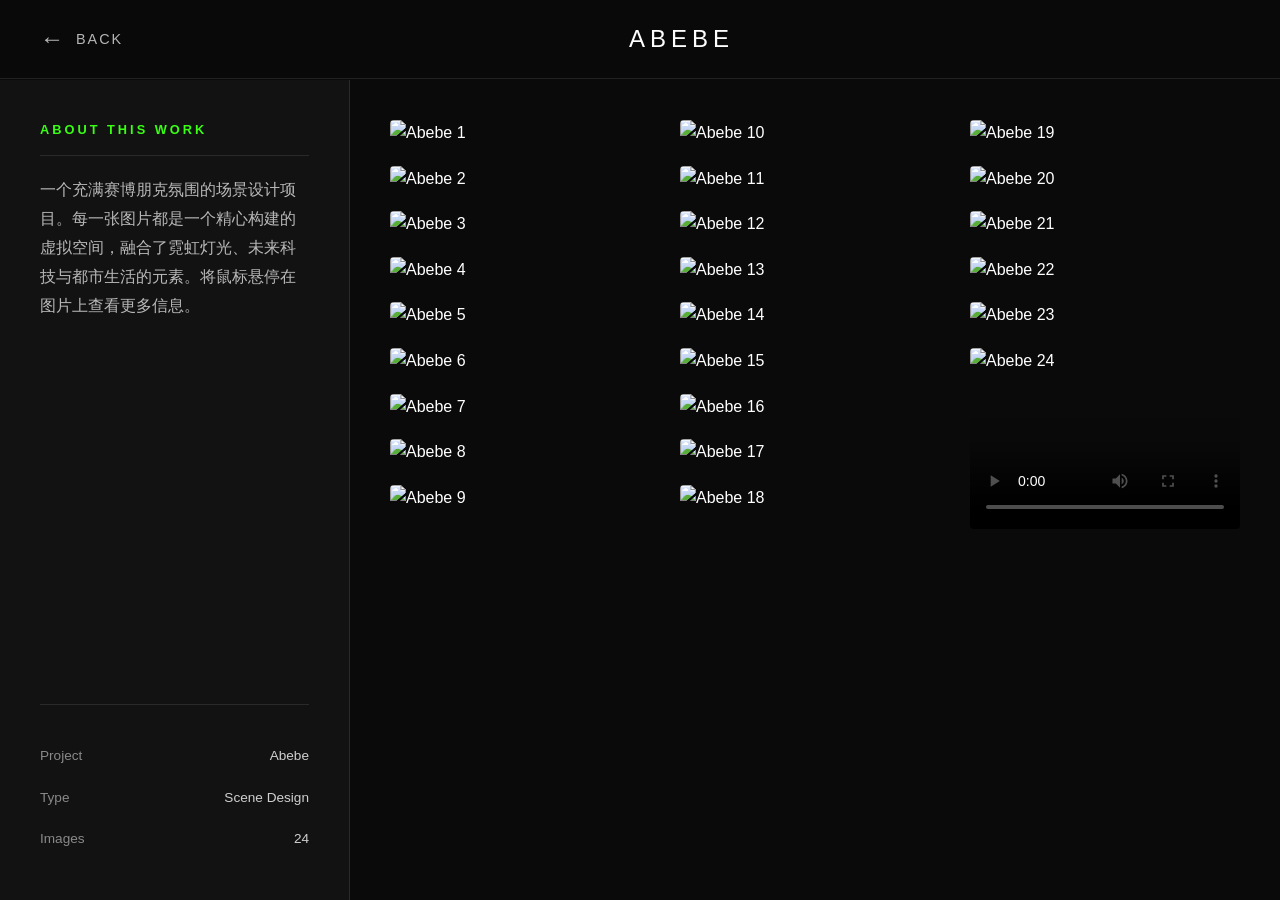
==== commit cb92f742: "Restore assets/images path structure Images should be placed in: - projects/abebe/assets/images/Abeb" ====
--- a/projects/abebe/index.html
+++ b/projects/abebe/index.html
@@ -50,105 +50,105 @@
             <div class="masonry-grid">
                 <!-- 图片1-24 -->
                 <div class="masonry-item" data-description="赛博朋克风格的室内场景，霓虹灯光映照在金属表面上。">
-                    <img src="Abebe (1).png" alt="Abebe 1">
+                    <img src="assets/images/Abebe (1).png" alt="Abebe 1">
                     <span class="item-number">#01</span>
                 </div>
                 <div class="masonry-item" data-description="充满科技感的走廊空间，光影交错营造出神秘氛围。">
-                    <img src="Abebe (2).png" alt="Abebe 2">
+                    <img src="assets/images/Abebe (2).png" alt="Abebe 2">
                     <span class="item-number">#02</span>
                 </div>
                 <div class="masonry-item" data-description="复古与未来交融的房间设计，细节丰富。">
-                    <img src="Abebe (3).png" alt="Abebe 3">
+                    <img src="assets/images/Abebe (3).png" alt="Abebe 3">
                     <span class="item-number">#03</span>
                 </div>
                 <div class="masonry-item" data-description="霓虹招牌与城市夜景的完美结合。">
-                    <img src="Abebe (4).png" alt="Abebe 4">
+                    <img src="assets/images/Abebe (4).png" alt="Abebe 4">
                     <span class="item-number">#04</span>
                 </div>
                 <div class="masonry-item" data-description="工业风格的场景设计，金属质感突出。">
-                    <img src="Abebe (5).png" alt="Abebe 5">
+                    <img src="assets/images/Abebe (5).png" alt="Abebe 5">
                     <span class="item-number">#05</span>
                 </div>
                 <div class="masonry-item" data-description="充满生活气息的赛博朋克居住空间。">
-                    <img src="Abebe (6).png" alt="Abebe 6">
+                    <img src="assets/images/Abebe (6).png" alt="Abebe 6">
                     <span class="item-number">#06</span>
                 </div>
                 <div class="masonry-item" data-description="高科技设备与怀旧元素的对比。">
-                    <img src="Abebe (7).png" alt="Abebe 7">
+                    <img src="assets/images/Abebe (7).png" alt="Abebe 7">
                     <span class="item-number">#07</span>
                 </div>
                 <div class="masonry-item" data-description="光线穿透烟雾，营造出电影般的视觉效果。">
-                    <img src="Abebe (8).png" alt="Abebe 8">
+                    <img src="assets/images/Abebe (8).png" alt="Abebe 8">
                     <span class="item-number">#08</span>
                 </div>
                 <div class="masonry-item" data-description="精心布置的场景道具，每一处都有故事。">
-                    <img src="Abebe (9).png" alt="Abebe 9">
+                    <img src="assets/images/Abebe (9).png" alt="Abebe 9">
                     <span class="item-number">#09</span>
                 </div>
                 <div class="masonry-item" data-description="色彩饱和的视觉冲击，赛博美学的极致表达。">
-                    <img src="Abebe (10).png" alt="Abebe 10">
+                    <img src="assets/images/Abebe (10).png" alt="Abebe 10">
                     <span class="item-number">#10</span>
                 </div>
                 <div class="masonry-item" data-description="层次丰富的空间构图，引导视线深入。">
-                    <img src="Abebe (11).png" alt="Abebe 11">
+                    <img src="assets/images/Abebe (11).png" alt="Abebe 11">
                     <span class="item-number">#11</span>
                 </div>
                 <div class="masonry-item" data-description="暗调场景中的亮点设计，戏剧性十足。">
-                    <img src="Abebe (12).png" alt="Abebe 12">
+                    <img src="assets/images/Abebe (12).png" alt="Abebe 12">
                     <span class="item-number">#12</span>
                 </div>
                 <div class="masonry-item" data-description="未来都市的一角，充满想象力的空间。">
-                    <img src="Abebe (13).png" alt="Abebe 13">
+                    <img src="assets/images/Abebe (13).png" alt="Abebe 13">
                     <span class="item-number">#13</span>
                 </div>
                 <div class="masonry-item" data-description="细腻的光影处理，展现材质质感。">
-                    <img src="Abebe (14).png" alt="Abebe 14">
+                    <img src="assets/images/Abebe (14).png" alt="Abebe 14">
                     <span class="item-number">#14</span>
                 </div>
                 <div class="masonry-item" data-description="独特的视角选择，创造视觉张力。">
-                    <img src="Abebe (15).png" alt="Abebe 15">
+                    <img src="assets/images/Abebe (15).png" alt="Abebe 15">
                     <span class="item-number">#15</span>
                 </div>
                 <div class="masonry-item" data-description="氛围感满分的夜间场景。">
-                    <img src="Abebe (16).png" alt="Abebe 16">
+                    <img src="assets/images/Abebe (16).png" alt="Abebe 16">
                     <span class="item-number">#16</span>
                 </div>
                 <div class="masonry-item" data-description="复杂的场景元素和谐共存。">
-                    <img src="Abebe (17).png" alt="Abebe 17">
+                    <img src="assets/images/Abebe (17).png" alt="Abebe 17">
                     <span class="item-number">#17</span>
                 </div>
                 <div class="masonry-item" data-description="强烈的色彩对比，视觉冲击力十足。">
-                    <img src="Abebe (18).png" alt="Abebe 18">
+                    <img src="assets/images/Abebe (18).png" alt="Abebe 18">
                     <span class="item-number">#18</span>
                 </div>
                 <div class="masonry-item" data-description="精致的场景细节，展现创作功力。">
-                    <img src="Abebe (19).png" alt="Abebe 19">
+                    <img src="assets/images/Abebe (19).png" alt="Abebe 19">
                     <span class="item-number">#19</span>
                 </div>
                 <div class="masonry-item" data-description="光与影的艺术，空间的诗意表达。">
-                    <img src="Abebe (20).png" alt="Abebe 20">
+                    <img src="assets/images/Abebe (20).png" alt="Abebe 20">
                     <span class="item-number">#20</span>
                 </div>
                 <div class="masonry-item" data-description="沉浸式的视觉体验，仿佛身临其境。">
-                    <img src="Abebe (21).png" alt="Abebe 21">
+                    <img src="assets/images/Abebe (21).png" alt="Abebe 21">
                     <span class="item-number">#21</span>
                 </div>
                 <div class="masonry-item" data-description="独特的构图方式，打破常规视角。">
-                    <img src="Abebe (22).png" alt="Abebe 22">
+                    <img src="assets/images/Abebe (22).png" alt="Abebe 22">
                     <span class="item-number">#22</span>
                 </div>
                 <div class="masonry-item" data-description="温暖与冷酷并存的空间情绪。">
-                    <img src="Abebe (23).png" alt="Abebe 23">
+                    <img src="assets/images/Abebe (23).png" alt="Abebe 23">
                     <span class="item-number">#23</span>
                 </div>
                 <div class="masonry-item" data-description="项目的收尾之作，完美的视觉句点。">
-                    <img src="Abebe (24).png" alt="Abebe 24">
+                    <img src="assets/images/Abebe (24).png" alt="Abebe 24">
                     <span class="item-number">#24</span>
                 </div>
                 <!-- 视频 -->
                 <div class="masonry-item" data-description="Abebe 项目的动态展示视频，完整呈现场景的动态效果。">
-                    <video controls poster="Abebe (1).png">
-                        <source src="Abebe (vedio).mp4" type="video/mp4">
+                    <video controls poster="assets/images/Abebe (1).png">
+                        <source src="assets/images/Abebe (vedio).mp4" type="video/mp4">
                     </video>
                     <span class="item-number">VIDEO</span>
                 </div>
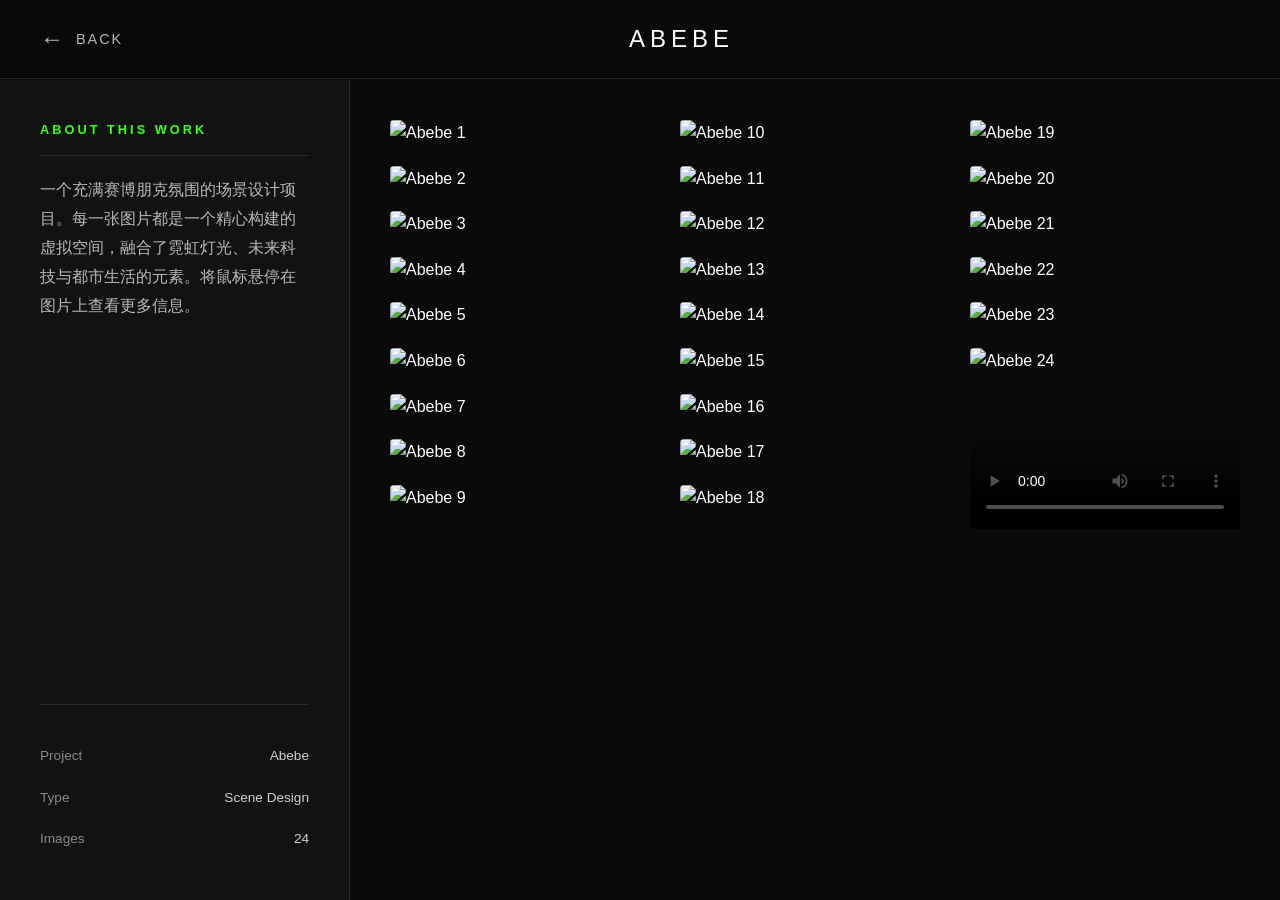
==== commit 84929ad6: "Simplify path structure - remove assets layer Changed from: assets/images/Abebe (1).png To: images/A" ====
--- a/projects/abebe/index.html
+++ b/projects/abebe/index.html
@@ -50,105 +50,105 @@
             <div class="masonry-grid">
                 <!-- 图片1-24 -->
                 <div class="masonry-item" data-description="赛博朋克风格的室内场景，霓虹灯光映照在金属表面上。">
-                    <img src="assets/images/Abebe (1).png" alt="Abebe 1">
+                    <img src="images/Abebe (1).png" alt="Abebe 1">
                     <span class="item-number">#01</span>
                 </div>
                 <div class="masonry-item" data-description="充满科技感的走廊空间，光影交错营造出神秘氛围。">
-                    <img src="assets/images/Abebe (2).png" alt="Abebe 2">
+                    <img src="images/Abebe (2).png" alt="Abebe 2">
                     <span class="item-number">#02</span>
                 </div>
                 <div class="masonry-item" data-description="复古与未来交融的房间设计，细节丰富。">
-                    <img src="assets/images/Abebe (3).png" alt="Abebe 3">
+                    <img src="images/Abebe (3).png" alt="Abebe 3">
                     <span class="item-number">#03</span>
                 </div>
                 <div class="masonry-item" data-description="霓虹招牌与城市夜景的完美结合。">
-                    <img src="assets/images/Abebe (4).png" alt="Abebe 4">
+                    <img src="images/Abebe (4).png" alt="Abebe 4">
                     <span class="item-number">#04</span>
                 </div>
                 <div class="masonry-item" data-description="工业风格的场景设计，金属质感突出。">
-                    <img src="assets/images/Abebe (5).png" alt="Abebe 5">
+                    <img src="images/Abebe (5).png" alt="Abebe 5">
                     <span class="item-number">#05</span>
                 </div>
                 <div class="masonry-item" data-description="充满生活气息的赛博朋克居住空间。">
-                    <img src="assets/images/Abebe (6).png" alt="Abebe 6">
+                    <img src="images/Abebe (6).png" alt="Abebe 6">
                     <span class="item-number">#06</span>
                 </div>
                 <div class="masonry-item" data-description="高科技设备与怀旧元素的对比。">
-                    <img src="assets/images/Abebe (7).png" alt="Abebe 7">
+                    <img src="images/Abebe (7).png" alt="Abebe 7">
                     <span class="item-number">#07</span>
                 </div>
                 <div class="masonry-item" data-description="光线穿透烟雾，营造出电影般的视觉效果。">
-                    <img src="assets/images/Abebe (8).png" alt="Abebe 8">
+                    <img src="images/Abebe (8).png" alt="Abebe 8">
                     <span class="item-number">#08</span>
                 </div>
                 <div class="masonry-item" data-description="精心布置的场景道具，每一处都有故事。">
-                    <img src="assets/images/Abebe (9).png" alt="Abebe 9">
+                    <img src="images/Abebe (9).png" alt="Abebe 9">
                     <span class="item-number">#09</span>
                 </div>
                 <div class="masonry-item" data-description="色彩饱和的视觉冲击，赛博美学的极致表达。">
-                    <img src="assets/images/Abebe (10).png" alt="Abebe 10">
+                    <img src="images/Abebe (10).png" alt="Abebe 10">
                     <span class="item-number">#10</span>
                 </div>
                 <div class="masonry-item" data-description="层次丰富的空间构图，引导视线深入。">
-                    <img src="assets/images/Abebe (11).png" alt="Abebe 11">
+                    <img src="images/Abebe (11).png" alt="Abebe 11">
                     <span class="item-number">#11</span>
                 </div>
                 <div class="masonry-item" data-description="暗调场景中的亮点设计，戏剧性十足。">
-                    <img src="assets/images/Abebe (12).png" alt="Abebe 12">
+                    <img src="images/Abebe (12).png" alt="Abebe 12">
                     <span class="item-number">#12</span>
                 </div>
                 <div class="masonry-item" data-description="未来都市的一角，充满想象力的空间。">
-                    <img src="assets/images/Abebe (13).png" alt="Abebe 13">
+                    <img src="images/Abebe (13).png" alt="Abebe 13">
                     <span class="item-number">#13</span>
                 </div>
                 <div class="masonry-item" data-description="细腻的光影处理，展现材质质感。">
-                    <img src="assets/images/Abebe (14).png" alt="Abebe 14">
+                    <img src="images/Abebe (14).png" alt="Abebe 14">
                     <span class="item-number">#14</span>
                 </div>
                 <div class="masonry-item" data-description="独特的视角选择，创造视觉张力。">
-                    <img src="assets/images/Abebe (15).png" alt="Abebe 15">
+                    <img src="images/Abebe (15).png" alt="Abebe 15">
                     <span class="item-number">#15</span>
                 </div>
                 <div class="masonry-item" data-description="氛围感满分的夜间场景。">
-                    <img src="assets/images/Abebe (16).png" alt="Abebe 16">
+                    <img src="images/Abebe (16).png" alt="Abebe 16">
                     <span class="item-number">#16</span>
                 </div>
                 <div class="masonry-item" data-description="复杂的场景元素和谐共存。">
-                    <img src="assets/images/Abebe (17).png" alt="Abebe 17">
+                    <img src="images/Abebe (17).png" alt="Abebe 17">
                     <span class="item-number">#17</span>
                 </div>
                 <div class="masonry-item" data-description="强烈的色彩对比，视觉冲击力十足。">
-                    <img src="assets/images/Abebe (18).png" alt="Abebe 18">
+                    <img src="images/Abebe (18).png" alt="Abebe 18">
                     <span class="item-number">#18</span>
                 </div>
                 <div class="masonry-item" data-description="精致的场景细节，展现创作功力。">
-                    <img src="assets/images/Abebe (19).png" alt="Abebe 19">
+                    <img src="images/Abebe (19).png" alt="Abebe 19">
                     <span class="item-number">#19</span>
                 </div>
                 <div class="masonry-item" data-description="光与影的艺术，空间的诗意表达。">
-                    <img src="assets/images/Abebe (20).png" alt="Abebe 20">
+                    <img src="images/Abebe (20).png" alt="Abebe 20">
                     <span class="item-number">#20</span>
                 </div>
                 <div class="masonry-item" data-description="沉浸式的视觉体验，仿佛身临其境。">
-                    <img src="assets/images/Abebe (21).png" alt="Abebe 21">
+                    <img src="images/Abebe (21).png" alt="Abebe 21">
                     <span class="item-number">#21</span>
                 </div>
                 <div class="masonry-item" data-description="独特的构图方式，打破常规视角。">
-                    <img src="assets/images/Abebe (22).png" alt="Abebe 22">
+                    <img src="images/Abebe (22).png" alt="Abebe 22">
                     <span class="item-number">#22</span>
                 </div>
                 <div class="masonry-item" data-description="温暖与冷酷并存的空间情绪。">
-                    <img src="assets/images/Abebe (23).png" alt="Abebe 23">
+                    <img src="images/Abebe (23).png" alt="Abebe 23">
                     <span class="item-number">#23</span>
                 </div>
                 <div class="masonry-item" data-description="项目的收尾之作，完美的视觉句点。">
-                    <img src="assets/images/Abebe (24).png" alt="Abebe 24">
+                    <img src="images/Abebe (24).png" alt="Abebe 24">
                     <span class="item-number">#24</span>
                 </div>
                 <!-- 视频 -->
                 <div class="masonry-item" data-description="Abebe 项目的动态展示视频，完整呈现场景的动态效果。">
-                    <video controls poster="assets/images/Abebe (1).png">
-                        <source src="assets/images/Abebe (vedio).mp4" type="video/mp4">
+                    <video controls poster="images/Abebe (1).png">
+                        <source src="images/Abebe (vedio).mp4" type="video/mp4">
                     </video>
                     <span class="item-number">VIDEO</span>
                 </div>
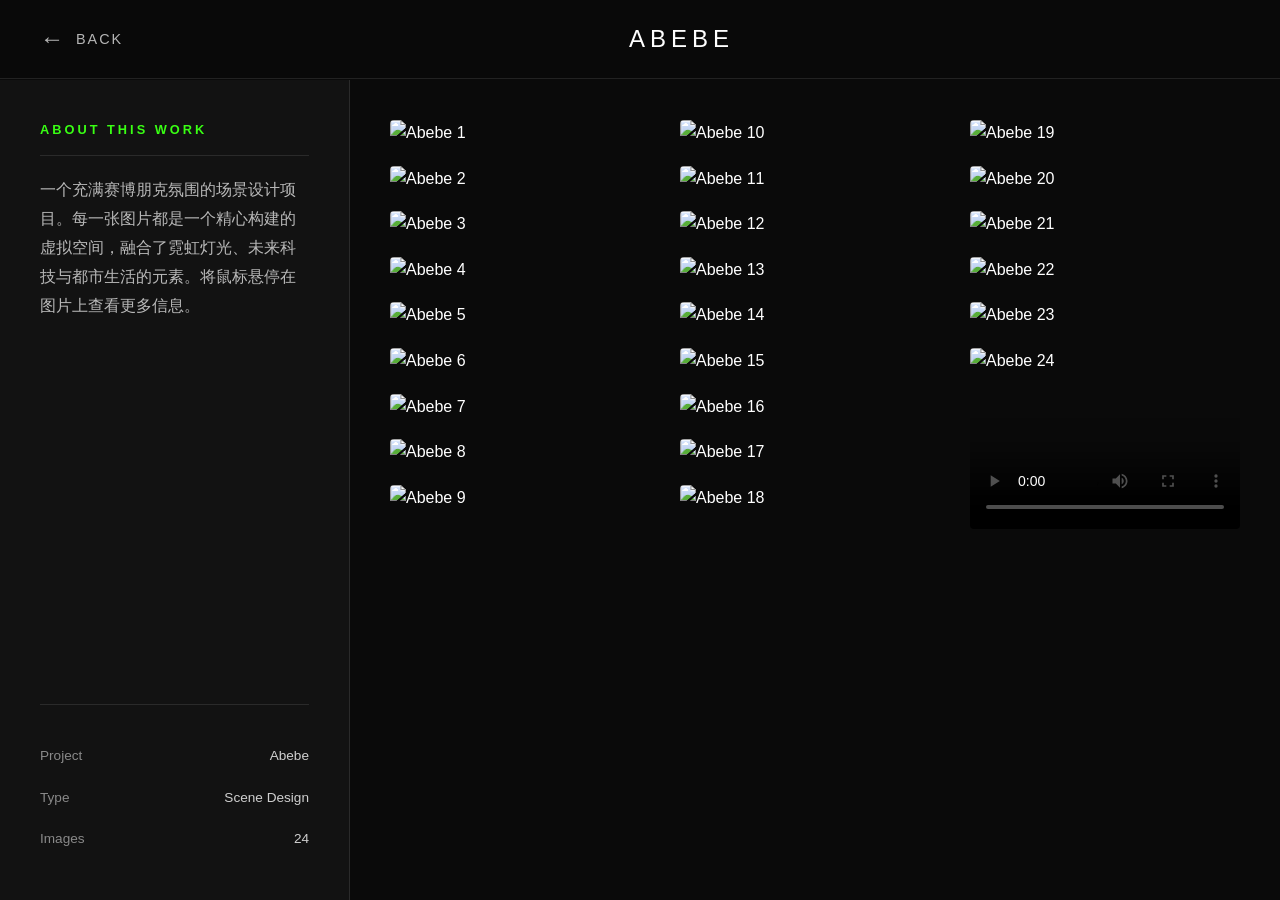
==== commit bcb0d725: "Fix case sensitivity: images -> Images Folder name is "Images" (capital I), not "images"  https://cl" ====
--- a/projects/abebe/index.html
+++ b/projects/abebe/index.html
@@ -50,105 +50,105 @@
             <div class="masonry-grid">
                 <!-- 图片1-24 -->
                 <div class="masonry-item" data-description="赛博朋克风格的室内场景，霓虹灯光映照在金属表面上。">
-                    <img src="images/Abebe (1).png" alt="Abebe 1">
+                    <img src="Images/Abebe (1).png" alt="Abebe 1">
                     <span class="item-number">#01</span>
                 </div>
                 <div class="masonry-item" data-description="充满科技感的走廊空间，光影交错营造出神秘氛围。">
-                    <img src="images/Abebe (2).png" alt="Abebe 2">
+                    <img src="Images/Abebe (2).png" alt="Abebe 2">
                     <span class="item-number">#02</span>
                 </div>
                 <div class="masonry-item" data-description="复古与未来交融的房间设计，细节丰富。">
-                    <img src="images/Abebe (3).png" alt="Abebe 3">
+                    <img src="Images/Abebe (3).png" alt="Abebe 3">
                     <span class="item-number">#03</span>
                 </div>
                 <div class="masonry-item" data-description="霓虹招牌与城市夜景的完美结合。">
-                    <img src="images/Abebe (4).png" alt="Abebe 4">
+                    <img src="Images/Abebe (4).png" alt="Abebe 4">
                     <span class="item-number">#04</span>
                 </div>
                 <div class="masonry-item" data-description="工业风格的场景设计，金属质感突出。">
-                    <img src="images/Abebe (5).png" alt="Abebe 5">
+                    <img src="Images/Abebe (5).png" alt="Abebe 5">
                     <span class="item-number">#05</span>
                 </div>
                 <div class="masonry-item" data-description="充满生活气息的赛博朋克居住空间。">
-                    <img src="images/Abebe (6).png" alt="Abebe 6">
+                    <img src="Images/Abebe (6).png" alt="Abebe 6">
                     <span class="item-number">#06</span>
                 </div>
                 <div class="masonry-item" data-description="高科技设备与怀旧元素的对比。">
-                    <img src="images/Abebe (7).png" alt="Abebe 7">
+                    <img src="Images/Abebe (7).png" alt="Abebe 7">
                     <span class="item-number">#07</span>
                 </div>
                 <div class="masonry-item" data-description="光线穿透烟雾，营造出电影般的视觉效果。">
-                    <img src="images/Abebe (8).png" alt="Abebe 8">
+                    <img src="Images/Abebe (8).png" alt="Abebe 8">
                     <span class="item-number">#08</span>
                 </div>
                 <div class="masonry-item" data-description="精心布置的场景道具，每一处都有故事。">
-                    <img src="images/Abebe (9).png" alt="Abebe 9">
+                    <img src="Images/Abebe (9).png" alt="Abebe 9">
                     <span class="item-number">#09</span>
                 </div>
                 <div class="masonry-item" data-description="色彩饱和的视觉冲击，赛博美学的极致表达。">
-                    <img src="images/Abebe (10).png" alt="Abebe 10">
+                    <img src="Images/Abebe (10).png" alt="Abebe 10">
                     <span class="item-number">#10</span>
                 </div>
                 <div class="masonry-item" data-description="层次丰富的空间构图，引导视线深入。">
-                    <img src="images/Abebe (11).png" alt="Abebe 11">
+                    <img src="Images/Abebe (11).png" alt="Abebe 11">
                     <span class="item-number">#11</span>
                 </div>
                 <div class="masonry-item" data-description="暗调场景中的亮点设计，戏剧性十足。">
-                    <img src="images/Abebe (12).png" alt="Abebe 12">
+                    <img src="Images/Abebe (12).png" alt="Abebe 12">
                     <span class="item-number">#12</span>
                 </div>
                 <div class="masonry-item" data-description="未来都市的一角，充满想象力的空间。">
-                    <img src="images/Abebe (13).png" alt="Abebe 13">
+                    <img src="Images/Abebe (13).png" alt="Abebe 13">
                     <span class="item-number">#13</span>
                 </div>
                 <div class="masonry-item" data-description="细腻的光影处理，展现材质质感。">
-                    <img src="images/Abebe (14).png" alt="Abebe 14">
+                    <img src="Images/Abebe (14).png" alt="Abebe 14">
                     <span class="item-number">#14</span>
                 </div>
                 <div class="masonry-item" data-description="独特的视角选择，创造视觉张力。">
-                    <img src="images/Abebe (15).png" alt="Abebe 15">
+                    <img src="Images/Abebe (15).png" alt="Abebe 15">
                     <span class="item-number">#15</span>
                 </div>
                 <div class="masonry-item" data-description="氛围感满分的夜间场景。">
-                    <img src="images/Abebe (16).png" alt="Abebe 16">
+                    <img src="Images/Abebe (16).png" alt="Abebe 16">
                     <span class="item-number">#16</span>
                 </div>
                 <div class="masonry-item" data-description="复杂的场景元素和谐共存。">
-                    <img src="images/Abebe (17).png" alt="Abebe 17">
+                    <img src="Images/Abebe (17).png" alt="Abebe 17">
                     <span class="item-number">#17</span>
                 </div>
                 <div class="masonry-item" data-description="强烈的色彩对比，视觉冲击力十足。">
-                    <img src="images/Abebe (18).png" alt="Abebe 18">
+                    <img src="Images/Abebe (18).png" alt="Abebe 18">
                     <span class="item-number">#18</span>
                 </div>
                 <div class="masonry-item" data-description="精致的场景细节，展现创作功力。">
-                    <img src="images/Abebe (19).png" alt="Abebe 19">
+                    <img src="Images/Abebe (19).png" alt="Abebe 19">
                     <span class="item-number">#19</span>
                 </div>
                 <div class="masonry-item" data-description="光与影的艺术，空间的诗意表达。">
-                    <img src="images/Abebe (20).png" alt="Abebe 20">
+                    <img src="Images/Abebe (20).png" alt="Abebe 20">
                     <span class="item-number">#20</span>
                 </div>
                 <div class="masonry-item" data-description="沉浸式的视觉体验，仿佛身临其境。">
-                    <img src="images/Abebe (21).png" alt="Abebe 21">
+                    <img src="Images/Abebe (21).png" alt="Abebe 21">
                     <span class="item-number">#21</span>
                 </div>
                 <div class="masonry-item" data-description="独特的构图方式，打破常规视角。">
-                    <img src="images/Abebe (22).png" alt="Abebe 22">
+                    <img src="Images/Abebe (22).png" alt="Abebe 22">
                     <span class="item-number">#22</span>
                 </div>
                 <div class="masonry-item" data-description="温暖与冷酷并存的空间情绪。">
-                    <img src="images/Abebe (23).png" alt="Abebe 23">
+                    <img src="Images/Abebe (23).png" alt="Abebe 23">
                     <span class="item-number">#23</span>
                 </div>
                 <div class="masonry-item" data-description="项目的收尾之作，完美的视觉句点。">
-                    <img src="images/Abebe (24).png" alt="Abebe 24">
+                    <img src="Images/Abebe (24).png" alt="Abebe 24">
                     <span class="item-number">#24</span>
                 </div>
                 <!-- 视频 -->
                 <div class="masonry-item" data-description="Abebe 项目的动态展示视频，完整呈现场景的动态效果。">
-                    <video controls poster="images/Abebe (1).png">
-                        <source src="images/Abebe (vedio).mp4" type="video/mp4">
+                    <video controls poster="Images/Abebe (1).png">
+                        <source src="Images/Abebe (vedio).mp4" type="video/mp4">
                     </video>
                     <span class="item-number">VIDEO</span>
                 </div>
